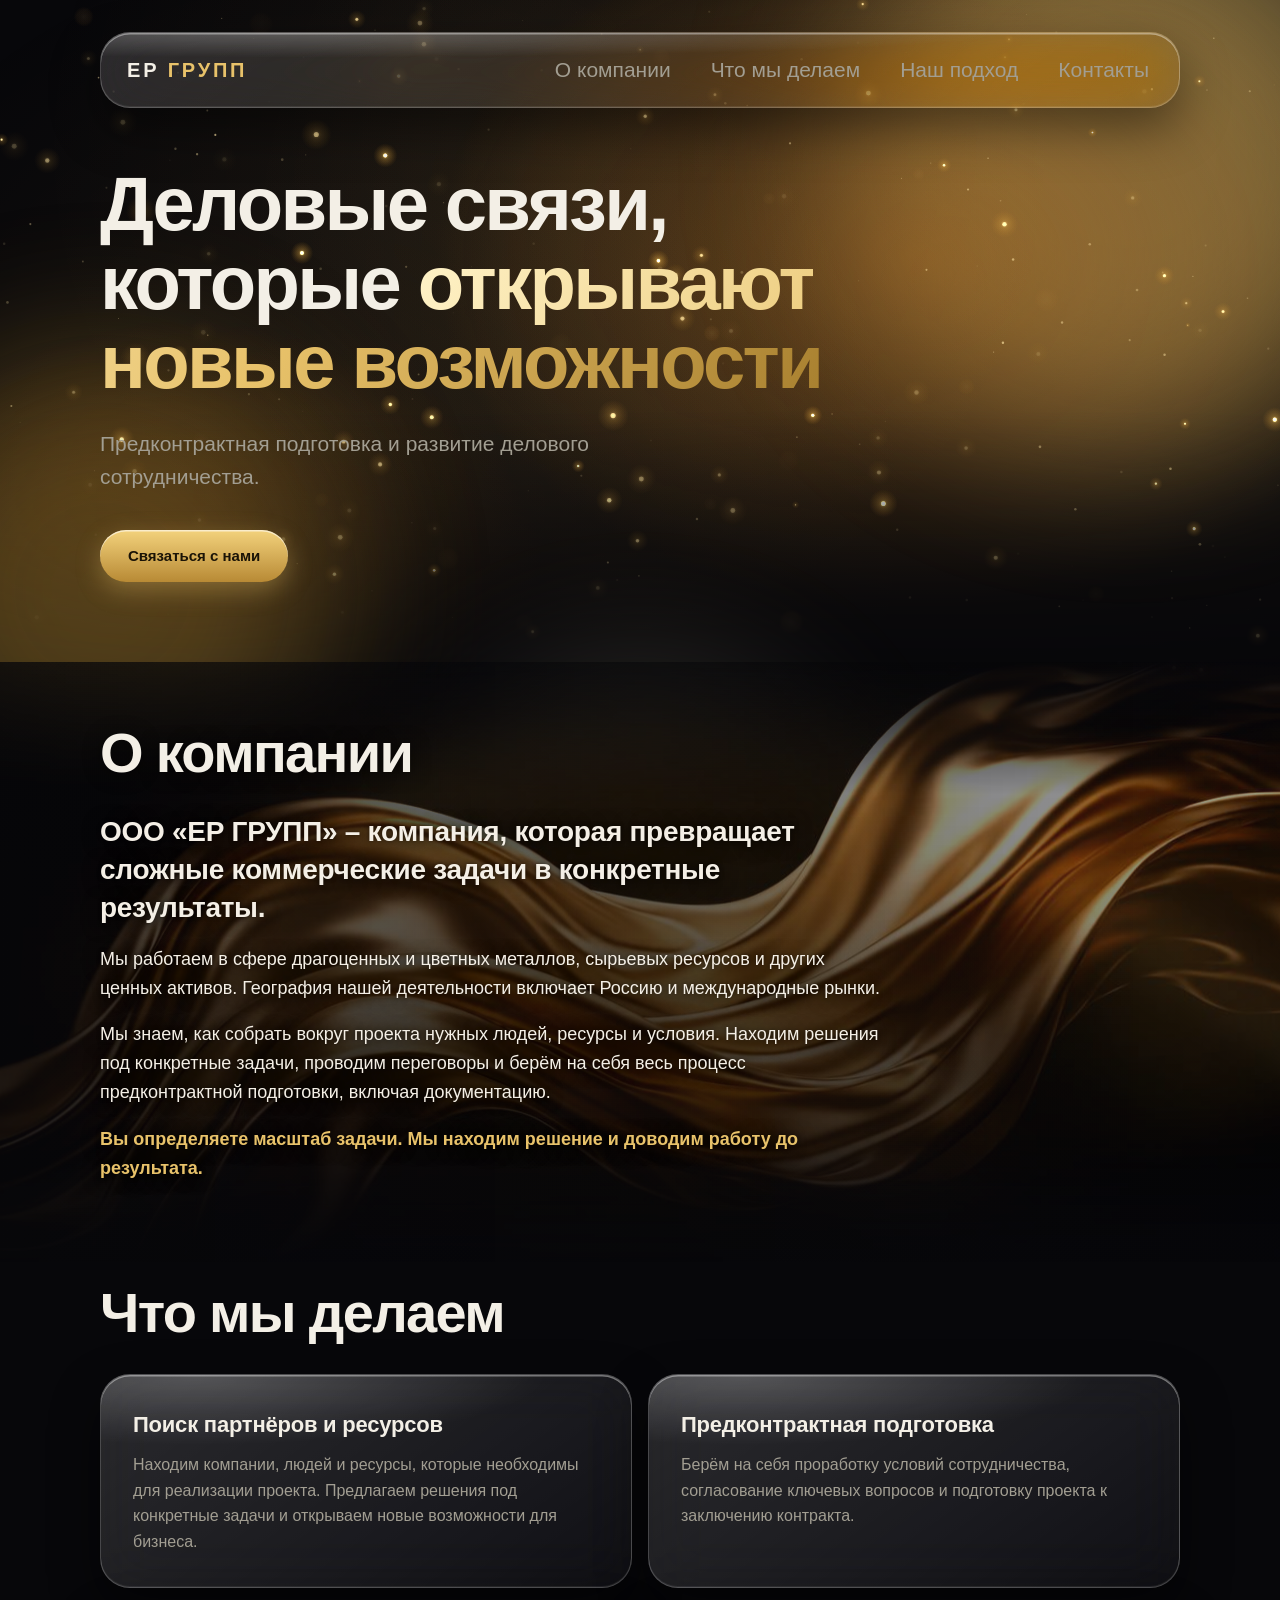
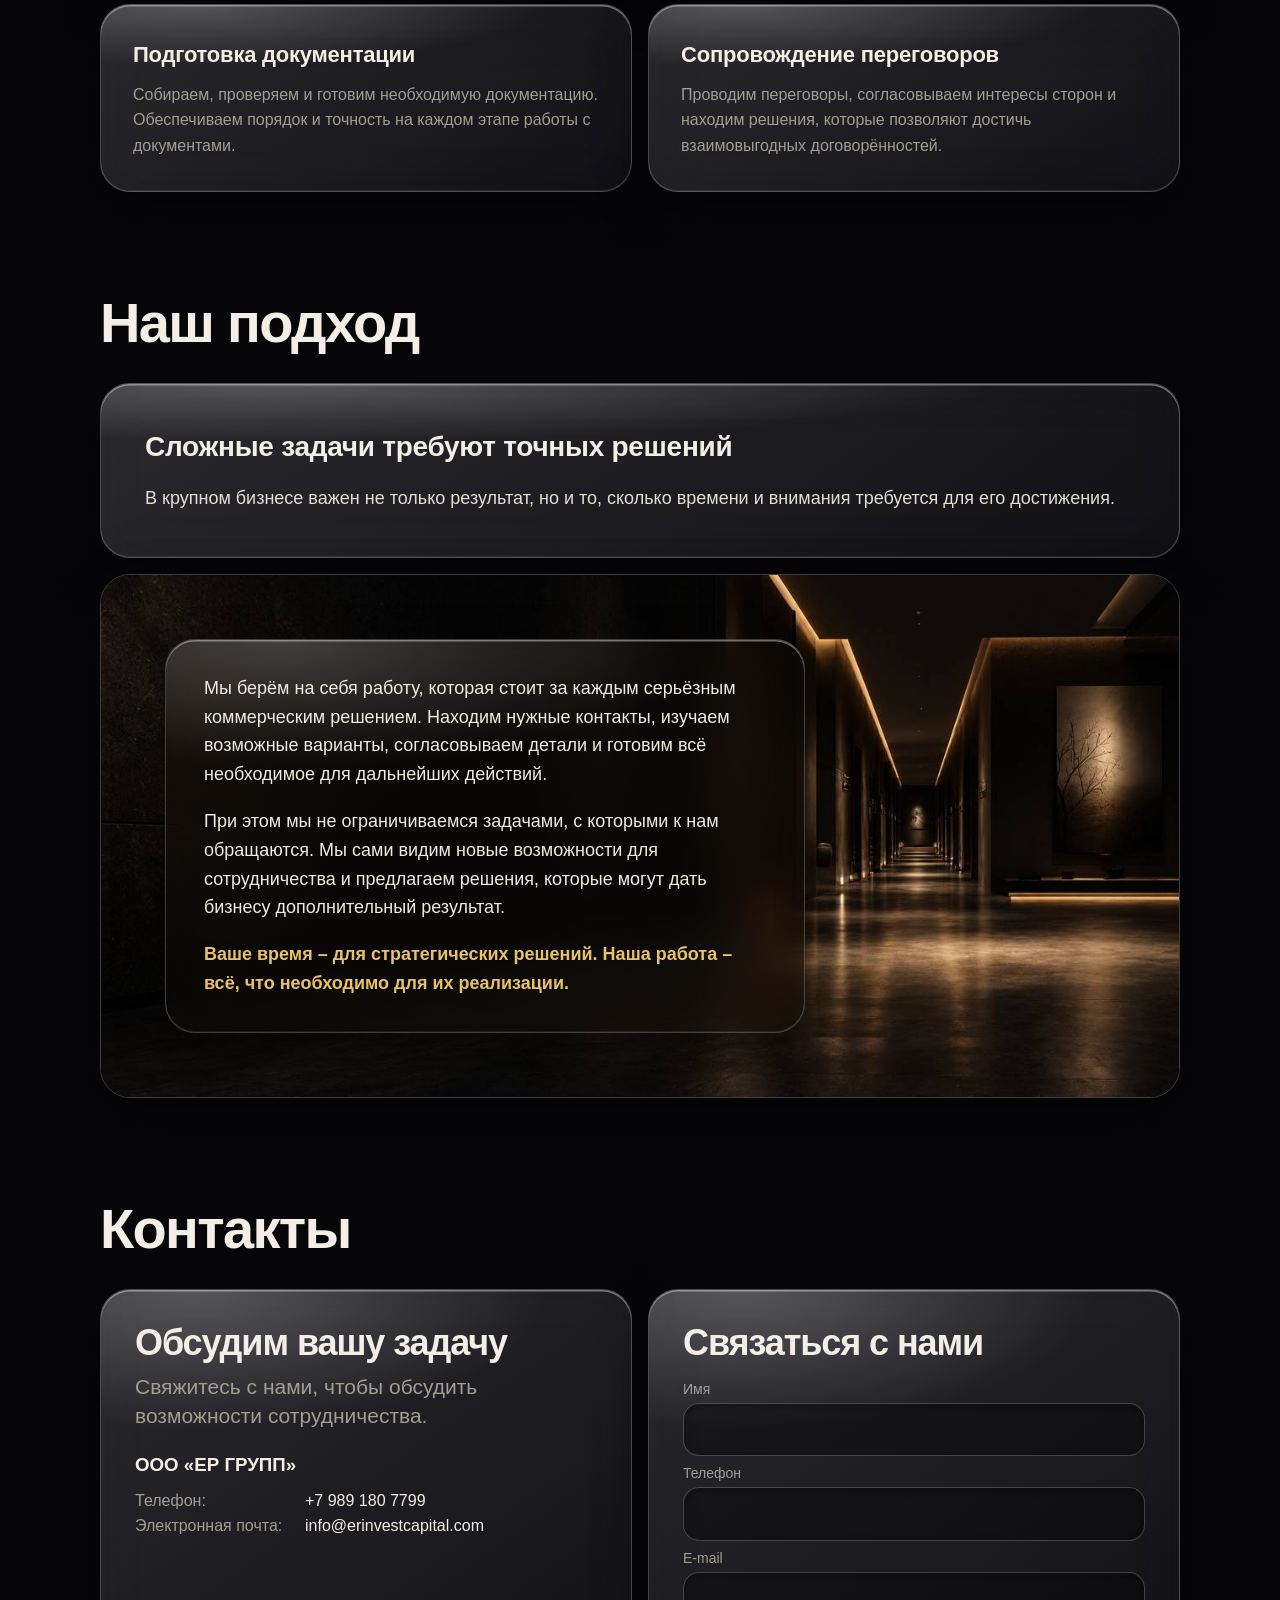
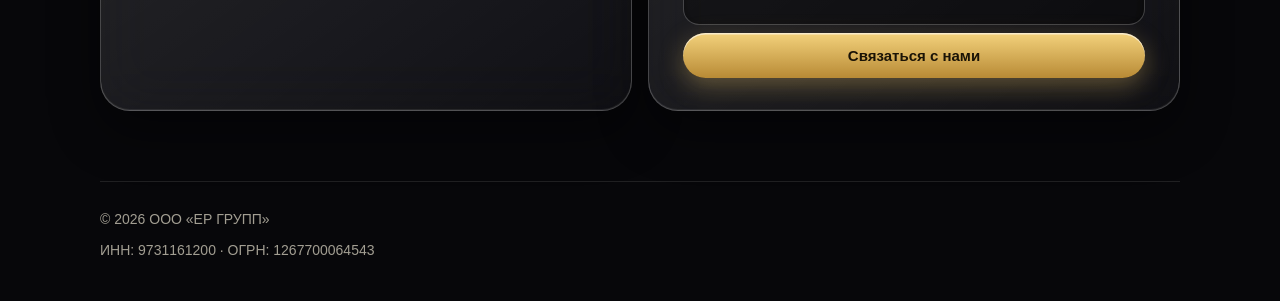
==== index.html @ b1b7ad2b "Approach: second block over photo" ====
<!doctype html>
<html lang="ru">
<head>
<meta charset="utf-8">
<meta name="viewport" content="width=device-width,initial-scale=1">
<title>ЕР ГРУПП</title>
<link rel="stylesheet" href="style.css">
</head>
<body>
<div class="bg"><i></i><i></i><i></i></div>
<div class="wrap">
<div class="w" style="position:relative;z-index:1">
<nav class="glass"><a class="logo" href="#top">ЕР <b>ГРУПП</b></a><div><a class="l" href="#about">О компании</a><a class="l" href="#services">Что мы делаем</a><a class="l" href="#approach">Наш подход</a><a class="l" href="#contacts">Контакты</a></div></nav>
<main id="top">

<section class="hero">
<div class="fx" aria-hidden="true"><canvas id="dust"></canvas></div>
<div class="hero-in">
<h1>Деловые связи, которые <span>открывают новые возможности</span></h1>
<p class="lead">Предконтрактная подготовка и развитие делового сотрудничества.</p>
<a class="btn" href="#contacts">Связаться с нами</a>
</div>
</section>

<section class="sec" id="about">
<canvas class="silk-gl" aria-hidden="true"></canvas>
<h2>О компании</h2>
<div class="txt glass">
<p class="big">ООО «ЕР ГРУПП» – компания, которая превращает сложные коммерческие задачи в конкретные результаты.</p>
<p>Мы работаем в сфере драгоценных и цветных металлов, сырьевых ресурсов и других ценных активов. География нашей деятельности включает Россию и международные рынки.</p>
<p>Мы знаем, как собрать вокруг проекта нужных людей, ресурсы и условия. Находим решения под конкретные задачи, проводим переговоры и берём на себя весь процесс предконтрактной подготовки, включая документацию.</p>
<p class="end">Вы определяете масштаб задачи. Мы находим решение и доводим работу до результата.</p>
</div>
</section>

<section class="sec" id="services">
<h2>Что мы делаем</h2>
<div class="grid">
<div class="c glass"><h3>Поиск партнёров и ресурсов</h3><p>Находим компании, людей и ресурсы, которые необходимы для реализации проекта. Предлагаем решения под конкретные задачи и открываем новые возможности для бизнеса.</p></div>
<div class="c glass"><h3>Предконтрактная подготовка</h3><p>Берём на себя проработку условий сотрудничества, согласование ключевых вопросов и подготовку проекта к заключению контракта.</p></div>
<div class="c glass"><h3>Подготовка документации</h3><p>Собираем, проверяем и готовим необходимую документацию. Обеспечиваем порядок и точность на каждом этапе работы с документами.</p></div>
<div class="c glass"><h3>Сопровождение переговоров</h3><p>Проводим переговоры, согласовываем интересы сторон и находим решения, которые позволяют достичь взаимовыгодных договорённостей.</p></div>
</div>
</section>

<section class="sec" id="approach">
<h2>Наш подход</h2>
<div class="txt glass">
<p class="big">Сложные задачи требуют точных решений</p>
<p>В крупном бизнесе важен не только результат, но и то, сколько времени и внимания требуется для его достижения.</p>
</div>
<div class="stage"><img src="hall.jpg" alt="" loading="lazy">
<div class="txt glass over">
<p>Мы берём на себя работу, которая стоит за каждым серьёзным коммерческим решением. Находим нужные контакты, изучаем возможные варианты, согласовываем детали и готовим всё необходимое для дальнейших действий.</p>
<p>При этом мы не ограничиваемся задачами, с которыми к нам обращаются. Мы сами видим новые возможности для сотрудничества и предлагаем решения, которые могут дать бизнесу дополнительный результат.</p>
<p class="end">Ваше время – для стратегических решений. Наша работа – всё, что необходимо для их реализации.</p>
</div>
</div>
</section>

<section class="sec" id="contacts">
<h2>Контакты</h2>
<div class="two">
<div class="cta glass">
<h2 style="font-size:clamp(24px,3.2vw,36px)">Обсудим вашу задачу</h2>
<p class="lead" style="margin-top:12px">Свяжитесь с нами, чтобы обсудить возможности сотрудничества.</p>
<h3 style="margin-top:34px">ООО «ЕР ГРУПП»</h3>
<dl class="row">
<dt>Телефон:</dt><dd><a href="tel:+79891807799">+7 989 180 7799</a></dd>
<dt>Электронная почта:</dt><dd><a href="mailto:info@erinvestcapital.com">info@erinvestcapital.com</a></dd>
</dl>
</div>

<div class="cta glass" id="form">
<h2 style="font-size:clamp(24px,3.2vw,36px)">Связаться с нами</h2>
<form id="f" novalidate>
<label for="n">Имя<input id="n" name="name" type="text" autocomplete="name"></label>
<label for="p">Телефон<input id="p" name="phone" type="tel" autocomplete="tel"></label>
<label for="e">E-mail<input id="e" name="email" type="email" autocomplete="email"></label>
<button class="btn" type="submit">Связаться с нами</button>
<div class="msg" id="m" role="status" hidden></div>
</form>
</div>
</div>
</section>

</main>
<footer><div>© 2026 ООО «ЕР ГРУПП»</div><div class="req">ИНН: 9731161200 · ОГРН: 1267700064543</div></footer>
</div>
</div>
<script>
// Высота шапки для отступа главного экрана
(function(){var n=document.querySelector('nav');function f(){document.documentElement.style.setProperty('--navh',(n.offsetHeight+(parseFloat(getComputedStyle(n).marginTop)||0))+'px')}f();window.addEventListener('resize',f)})();
// Живая ткань: фото колышется, как на ветру (WebGL), без WebGL остаётся статичная картинка
(function(){
var sec=document.getElementById('about'),cv=sec.querySelector('.silk-gl');
var gl=cv.getContext('webgl')||cv.getContext('experimental-webgl');
if(!gl)return;
var slow=window.matchMedia('(prefers-reduced-motion: reduce)').matches?.7:1;
function sh(type,src){var o=gl.createShader(type);gl.shaderSource(o,src);gl.compileShader(o);return gl.getShaderParameter(o,gl.COMPILE_STATUS)?o:null}
var vs=sh(gl.VERTEX_SHADER,'attribute vec2 a;varying vec2 v;void main(){v=vec2(a.x*.5+.5,.5-a.y*.5);gl_Position=vec4(a,0.,1.);}');
var fs=sh(gl.FRAGMENT_SHADER,'precision highp float;varying vec2 v;uniform sampler2D tx;uniform float t;uniform vec2 sc;uniform float ar;'+
'void main(){vec2 p=vec2(v.x,v.y*ar*2.);'+
'float h=sin(p.x*5.+t*1.3+sin(p.y*3.+t*.7)*1.5)+sin(p.y*4.-t*.9+sin(p.x*2.+t*.5)*2.)*.8+sin((p.x+p.y)*3.+t*.6)*.6;'+
'float am=clamp(ar,1.,3.);'+
'vec2 d=vec2(sin(p.y*5.+t*1.1+h)*.014+cos(p.x*3.-t*.8)*.01,(cos(p.x*4.+t*.9+h)*.014+sin(p.y*3.+t*.6)*.01)/max(ar,1.));'+
'd.x*=am;d.y*=am;'+
'vec2 u=(v+d-.5)*sc+.5;'+
'u.x=clamp(u.x,0.,1.);u.y=1.-abs(1.-mod(u.y,2.));'+
'vec3 c=texture2D(tx,u).rgb;'+
'float l=1.+.2*sin(h*1.3+t*.5);'+
'c=c*l+vec3(1.,.82,.45)*.09*pow(max(0.,sin(h*2.+t*.8)),4.);'+
'gl_FragColor=vec4(c,1.);}');
if(!vs||!fs)return;
var pr=gl.createProgram();gl.attachShader(pr,vs);gl.attachShader(pr,fs);gl.linkProgram(pr);
if(!gl.getProgramParameter(pr,gl.LINK_STATUS))return;
gl.useProgram(pr);
var b=gl.createBuffer();gl.bindBuffer(gl.ARRAY_BUFFER,b);gl.bufferData(gl.ARRAY_BUFFER,new Float32Array([-1,-1,1,-1,-1,1,1,1]),gl.STATIC_DRAW);
var al=gl.getAttribLocation(pr,'a');gl.enableVertexAttribArray(al);gl.vertexAttribPointer(al,2,gl.FLOAT,false,0,0);
var uT=gl.getUniformLocation(pr,'t'),uS=gl.getUniformLocation(pr,'sc'),uA=gl.getUniformLocation(pr,'ar');
var img=new Image(),iw=1,ih=1,vis=true,T=0,last=0;
function size(){var d=Math.min(window.devicePixelRatio||1,1.5),w=Math.max(2,Math.round(cv.clientWidth*d)),h=Math.max(2,Math.round(cv.clientHeight*d));
 cv.width=w;cv.height=h;gl.viewport(0,0,w,h);var ca=w/h,ia=iw/ih;
 var sx=ca>=ia?1:Math.max(ca/ia,.7),sy=ca>=ia?ia/ca:sx*ia/ca;gl.uniform2f(uS,sx,sy);gl.uniform1f(uA,h/w)}
function frame(now){requestAnimationFrame(frame);if(!vis)return;
 var dt=last?Math.min(.05,(now-last)/1000):0;last=now;T+=dt*slow;
 gl.uniform1f(uT,T);gl.drawArrays(gl.TRIANGLE_STRIP,0,4)}
img.onload=function(){
 iw=img.naturalWidth;ih=img.naturalHeight;
 var tx=gl.createTexture();gl.bindTexture(gl.TEXTURE_2D,tx);
 gl.texImage2D(gl.TEXTURE_2D,0,gl.RGB,gl.RGB,gl.UNSIGNED_BYTE,img);
 gl.texParameteri(gl.TEXTURE_2D,gl.TEXTURE_MIN_FILTER,gl.LINEAR);gl.texParameteri(gl.TEXTURE_2D,gl.TEXTURE_MAG_FILTER,gl.LINEAR);
 gl.texParameteri(gl.TEXTURE_2D,gl.TEXTURE_WRAP_S,gl.CLAMP_TO_EDGE);gl.texParameteri(gl.TEXTURE_2D,gl.TEXTURE_WRAP_T,gl.CLAMP_TO_EDGE);
 sec.classList.add('gl');size();requestAnimationFrame(frame)};
img.onerror=function(){};
img.src='silk.jpg';
window.addEventListener('resize',function(){if(sec.classList.contains('gl'))size()});
if('IntersectionObserver' in window)new IntersectionObserver(function(e){vis=e[0].isIntersecting},{rootMargin:'200px'}).observe(sec);
})();
// Золотая пыль на главном экране: три слоя глубины, дымка, блики
(function(){
var c=document.getElementById('dust'),x=c.getContext('2d'),W=0,H=0,P=[],d=Math.min(window.devicePixelRatio||1,2),mx=0,my=0,tx=0,ty=0,raf,T=0;
var slow=window.matchMedia('(prefers-reduced-motion: reduce)').matches?.35:1,last=0,dt=1,touched=false;
function mk(init){
 var k=Math.random(),z,r,a,vy;
 if(k<.1){z=1.4;r=(Math.random()*8+5)*d;a=Math.random()*.08+.04;vy=-(Math.random()*.12+.03)*d;}      // крупные размытые блики (боке)
 else if(k<.45){z=.9;r=(Math.random()*1.6+1)*d;a=Math.random()*.5+.35;vy=-(Math.random()*.3+.1)*d;}  // ближние искры
 else{z=.35;r=(Math.random()*.9+.35)*d;a=Math.random()*.4+.2;vy=-(Math.random()*.16+.03)*d;}         // дальняя пыль
 return{x:Math.random()*W,y:init?Math.random()*H:H+30*d,r:r,a:a,z:z,vx:(Math.random()-.35)*.18*d,vy:vy,t:Math.random()*6.28,s:Math.random()*.02+.008,k:k}}
function size(){var r=c.parentElement.getBoundingClientRect();W=c.width=Math.round(r.width*d);H=c.height=Math.round(r.height*d);
 var n=Math.round(Math.min(420,W*H/(d*d)/3200));P=[];for(var i=0;i<n;i++)P.push(mk(true))}
function haze(){
 var bl=[[.72,.35,.55,.1],[.2,.8,.45,.07],[.5,.15,.4,.06]];
 for(var i=0;i<bl.length;i++){var b=bl[i],ox=Math.sin(T*.0004+i*2)*.08,oy=Math.cos(T*.0003+i*3)*.06;
  var cx=(b[0]+ox+tx*.04)*W,cy=(b[1]+oy+ty*.04)*H,rr=b[2]*Math.max(W,H),g=x.createRadialGradient(cx,cy,0,cx,cy,rr);
  g.addColorStop(0,'rgba(255,190,90,'+b[3]+')');g.addColorStop(1,'rgba(255,190,90,0)');x.fillStyle=g;x.fillRect(0,0,W,H)}}
function draw(now){
 now=now||performance.now();dt=last?Math.min(3,(now-last)/16.67):1;last=now;
 x.clearRect(0,0,W,H);x.globalCompositeOperation='lighter';
 haze();
 if(!touched){mx=Math.sin(T*.0003)*.35;my=Math.cos(T*.00022)*.3}
 tx+=(mx-tx)*.04;ty+=(my-ty)*.04;
 for(var i=0;i<P.length;i++){var p=P[i];
  var m=dt*slow;p.x+=(p.vx+Math.sin(p.t)*.15*d*p.z)*m;p.y+=p.vy*(.6+p.z*.5)*m;p.t+=p.s*m;
  if(p.y<-40*d||p.x<-40*d||p.x>W+40*d){P[i]=mk(false);continue}
  var px=p.x+tx*60*p.z*d,py=p.y+ty*40*p.z*d,a;
  if(p.k<.1){a=p.a*(.7+.3*Math.sin(p.t*2));
   var g=x.createRadialGradient(px,py,0,px,py,p.r);g.addColorStop(0,'rgba(255,200,110,'+a+')');g.addColorStop(.7,'rgba(230,150,50,'+a*.6+')');g.addColorStop(1,'rgba(200,120,30,0)');
   x.fillStyle=g;x.beginPath();x.arc(px,py,p.r,0,6.283);x.fill();continue}
  var f=Math.sin(p.t*5+i);f=f>.93?1+(f-.93)*16:.55+.4*Math.sin(p.t*3);   // редкие яркие вспышки
  a=Math.min(1,p.a*f);
  if(p.r>1.4*d||f>1.3){var g2=x.createRadialGradient(px,py,0,px,py,p.r*6);g2.addColorStop(0,'rgba(255,230,160,'+a*.7+')');g2.addColorStop(.3,'rgba(240,180,70,'+a*.3+')');g2.addColorStop(1,'rgba(200,130,30,0)');x.fillStyle=g2;x.beginPath();x.arc(px,py,p.r*6,0,6.283);x.fill()}
  x.fillStyle='rgba(255,232,170,'+a+')';x.beginPath();x.arc(px,py,p.r,0,6.283);x.fill()}
 x.globalCompositeOperation='source-over';
 T+=16.67*dt*slow;raf=requestAnimationFrame(draw)}
size();draw();
window.addEventListener('resize',function(){cancelAnimationFrame(raf);size();draw()});
window.addEventListener('pointermove',function(e){touched=true;mx=e.clientX/window.innerWidth-.5;my=e.clientY/window.innerHeight-.5},{passive:true});
})();
// Адрес, куда уходит заявка. Пока пусто: форма показывает сообщение и ничего не отправляет.
var FORM_URL='';
document.getElementById('f').addEventListener('submit',function(ev){
ev.preventDefault();
var m=document.getElementById('m'),f=ev.target;
var d={name:f.name.value.trim(),phone:f.phone.value.trim(),email:f.email.value.trim()};
if(!FORM_URL){m.hidden=false;m.textContent='Форма ещё не подключена: заявка пока никуда не отправляется.';return}
fetch(FORM_URL,{method:'POST',headers:{'Content-Type':'application/json'},body:JSON.stringify(d)})
.then(function(r){if(!r.ok)throw 0;m.hidden=false;m.textContent='Спасибо! Мы свяжемся с вами.';f.reset()})
.catch(function(){m.hidden=false;m.textContent='Не удалось отправить. Попробуйте ещё раз.'});
});
</script>
</body>
</html>
---- style.css ----
:root{--bg:#07070a;--gold:#e8c26a;--gold2:#a8802f;--tx:#f3efe6;--mut:#a29e92;--edge:rgba(255,255,255,.22)}
*{box-sizing:border-box;margin:0}
html{scroll-behavior:smooth;overflow-x:clip}
body{background:var(--bg);color:var(--tx);font-family:-apple-system,BlinkMacSystemFont,'SF Pro Display','Segoe UI',Inter,sans-serif;line-height:1.6;overflow-x:hidden;min-height:100vh;display:flex;flex-direction:column}
.bg{position:fixed;inset:0;z-index:0;overflow:hidden}
.bg i{position:absolute;border-radius:50%;filter:blur(80px);animation:fl 20s ease-in-out infinite alternate}
.bg i:nth-child(1){width:44vw;height:44vw;background:#e8c26a;opacity:.5;right:-10vw;top:-10vw}
.bg i:nth-child(2){width:36vw;height:36vw;background:#a8802f;opacity:.45;left:-10vw;top:40vh;animation-delay:-7s}
.bg i:nth-child(3){width:30vw;height:30vw;background:#fff3c9;opacity:.18;left:35vw;bottom:-12vw;animation-delay:-12s}
@keyframes fl{to{transform:translate(5vw,6vh) scale(1.2)}}
.wrap{position:relative;flex:1}
section[id]{scroll-margin-top:90px}
.sec{padding:80px 0 20px}
.sec>h2{font-size:clamp(32px,4.6vw,56px);margin-bottom:30px}
form{display:grid;gap:12px;margin-top:26px;max-width:520px}
label{display:grid;gap:6px;font-size:14px;color:var(--mut)}
input{width:100%;padding:15px 18px;border-radius:16px;border:1px solid var(--edge);background:rgba(0,0,0,.35);color:var(--tx);font:inherit;font-size:16px;outline:0;box-shadow:inset 0 2px 8px rgba(0,0,0,.4)}
input:focus{border-color:var(--gold);box-shadow:0 0 0 4px rgba(232,194,106,.2)}
.msg{margin-top:4px;font-size:15px;color:var(--gold)}
.w{max-width:1120px;width:100%;margin:auto;padding:0 20px;position:relative;z-index:1}
main{flex:1}
.glass{position:relative;background:linear-gradient(145deg,rgba(255,255,255,.14),rgba(255,255,255,.04));backdrop-filter:blur(28px) saturate(180%);-webkit-backdrop-filter:blur(28px) saturate(180%);border:1px solid var(--edge);border-radius:30px;box-shadow:0 20px 50px rgba(0,0,0,.45),inset 0 1.5px 0 rgba(255,255,255,.4),inset 0 -1px 0 rgba(255,255,255,.08)}
.glass:before{content:"";position:absolute;inset:0;border-radius:inherit;background:radial-gradient(110% 55% at 18% 0%,rgba(255,255,255,.22),transparent 60%);pointer-events:none}
.glass>*{position:relative}
nav{display:flex;justify-content:space-between;align-items:center;gap:10px;margin-top:18px;padding:10px 12px 10px 26px;border-radius:999px;position:sticky;top:14px;z-index:5}
.logo{font-weight:800;letter-spacing:.14em;font-size:16px;color:var(--tx);text-decoration:none;white-space:nowrap}.logo b{color:var(--gold)}
nav div{display:flex;align-items:center;gap:4px;flex-wrap:wrap;justify-content:flex-end}
nav a.l{color:var(--mut);text-decoration:none;font-size:14px;padding:8px 14px;border-radius:999px;transition:.2s}
nav a.l:hover,nav a.l.on{color:var(--tx);background:rgba(255,255,255,.12)}
.btn{display:inline-block;padding:14px 28px;border-radius:999px;background:linear-gradient(180deg,#f3d27c,#b88a35);color:#1a1306;font-weight:700;text-decoration:none;border:0;cursor:pointer;font-size:15px;box-shadow:0 8px 24px rgba(232,194,106,.35),inset 0 1.5px 0 rgba(255,255,255,.6);transition:.25s}
.btn:hover{transform:translateY(-2px) scale(1.02)}
h1{font-size:clamp(36px,6vw,76px);line-height:1.04;letter-spacing:-.035em;font-weight:800;text-wrap:balance}
h1 span{background:linear-gradient(120deg,#fff3c9,var(--gold),var(--gold2));-webkit-background-clip:text;color:transparent}
h2{font-size:clamp(28px,4vw,46px);letter-spacing:-.03em;line-height:1.1;text-wrap:balance}
.lead{color:var(--mut);font-size:clamp(17px,2vw,21px);max-width:620px}
.hero{padding:120px 0 100px;max-width:820px}
.hero .lead{margin:26px 0 36px}
.page{padding:80px 0 60px}
.page>h1{font-size:clamp(34px,5vw,60px);margin-bottom:34px}
.txt{padding:44px}
.txt p{font-size:18px;margin-bottom:18px;color:#e4dfd2}
.txt p:last-child{margin:0}
.txt .big{font-size:clamp(21px,2.6vw,28px);line-height:1.35;color:var(--tx);font-weight:600;letter-spacing:-.01em}
.txt .end{color:var(--gold);font-weight:600}
.grid{display:grid;grid-template-columns:repeat(2,1fr);gap:16px}
.c{padding:32px;transition:.35s cubic-bezier(.2,.8,.2,1)}
.c:hover{transform:translateY(-5px);border-color:rgba(232,194,106,.6)}
.c h3{font-size:22px;margin-bottom:10px;letter-spacing:-.01em}
.c p{color:var(--mut);font-size:16px}
.sub{font-size:clamp(20px,2.4vw,26px);color:var(--gold);font-weight:600;margin-bottom:24px;max-width:700px;text-wrap:balance}
.row{display:grid;grid-template-columns:150px 1fr;gap:6px 20px;margin:22px 0 30px}
.row dt{color:var(--mut)}.row dd{margin:0}
.req{margin-top:16px;color:var(--mut);font-size:15px}
.req b{display:block;color:var(--tx);font-size:17px;margin-bottom:6px}
.cta{padding:44px;margin-bottom:16px}
footer{color:var(--mut);font-size:13px;padding:26px 0 40px;border-top:1px solid rgba(255,255,255,.1);margin-top:50px}
@media(max-width:760px){.grid{grid-template-columns:1fr}.txt,.cta,.c{padding:26px}.hero{padding:70px 0 60px}.row{grid-template-columns:1fr}.row dd{margin-bottom:10px}nav{padding:10px 10px 10px 18px;border-radius:26px;flex-wrap:wrap}nav a.l{padding:6px 10px;font-size:13px}.logo{font-size:14px}}
@media(prefers-reduced-motion:reduce){.bg i{animation:none}html{scroll-behavior:auto}}
.art{margin-top:60px;padding:0;overflow:hidden}
.art img{display:block;width:100%;height:auto;max-height:560px;object-fit:cover;border-radius:inherit}

/* главный экран: тёплое бронзовое свечение и золотая пыль на весь экран */
.hero{position:relative;display:flex;align-items:center;max-width:none;padding:70px 0 60px}
.hero-in{position:relative;z-index:1;max-width:820px;animation:rise 1.4s cubic-bezier(.2,.7,.2,1) both}
@keyframes rise{from{opacity:0;transform:translateY(26px)}to{opacity:1;transform:none}}
.fx{position:absolute;top:0;bottom:0;left:50%;width:100vw;margin-left:-50vw;z-index:0;pointer-events:none;background:radial-gradient(55% 75% at 72% 38%,rgba(150,92,28,.6),transparent 70%),radial-gradient(40% 55% at 15% 85%,rgba(120,70,15,.4),transparent 70%);-webkit-mask-image:linear-gradient(180deg,#000 70%,transparent);mask-image:linear-gradient(180deg,#000 70%,transparent)}
.fx canvas{position:absolute;inset:0;width:100%;height:100%;display:block}
/* ткань на втором экране: фон раздела «О компании» */
#about{position:relative;isolation:isolate}
#about:before{content:"";position:absolute;z-index:-1;top:20px;bottom:-60px;left:50%;width:100vw;margin-left:-50vw;background:url(silk.jpg) center/cover no-repeat;-webkit-mask-image:linear-gradient(180deg,transparent,#000 22%,#000 78%,transparent);mask-image:linear-gradient(180deg,transparent,#000 22%,#000 78%,transparent)}
#about:after{content:"";position:absolute;z-index:-1;top:20px;bottom:-60px;left:50%;width:100vw;margin-left:-50vw;background:linear-gradient(180deg,rgba(7,7,10,.3),rgba(7,7,10,.55))}
@media(prefers-reduced-motion:reduce){.hero-in{animation:none}}
/* «О компании»: текст прямо на ткани, без стеклянной рамки */
#about .txt{background:none;border:0;box-shadow:none;-webkit-backdrop-filter:none;backdrop-filter:none;border-radius:0;padding:0;max-width:780px}
#about .txt:before{display:none}
#about .txt p{color:#f4efe6;text-shadow:0 2px 18px rgba(0,0,0,.75),0 0 4px rgba(0,0,0,.5)}
#about .txt .end{color:var(--gold)}
#about>h2{text-shadow:0 2px 18px rgba(0,0,0,.75)}
#about:after{background:linear-gradient(90deg,rgba(7,7,10,.72),rgba(7,7,10,.35) 65%,rgba(7,7,10,.2)),linear-gradient(180deg,rgba(7,7,10,.2),rgba(7,7,10,.45))}
/* телефон: крупный логотип, меню в одну строку */
@media(max-width:760px){
nav{flex-direction:column;align-items:stretch;gap:6px;border-radius:28px;padding:14px 12px 10px}
.logo{font-size:26px;letter-spacing:.12em;text-align:center}
nav div{flex-wrap:nowrap;justify-content:space-between;gap:0}
nav a.l{padding:7px 6px;font-size:12.5px;white-space:nowrap}
.txt .big{font-size:21px}
}
@media(max-width:760px){nav{padding-inline:8px}nav a.l{padding:7px 4px;font-size:12px}}
@media(max-width:380px){nav a.l{font-size:11px;padding:7px 3px}}
/* контакты слева, заявка справа; на телефоне заявка сверху */
.two{display:grid;grid-template-columns:1fr 1fr;gap:16px;align-items:stretch}
.two .cta{margin-bottom:0}
.two form{max-width:none}
@media(max-width:760px){.two{grid-template-columns:1fr}.two #form{order:-1}}
/* анимация главного экрана тянется до самого верха страницы, под шапку */
.hero{margin-top:calc(-1*var(--navh,90px));padding-top:calc(var(--navh,90px) + 70px)}
.fx{bottom:-40px;-webkit-mask-image:linear-gradient(180deg,#000 60%,transparent);mask-image:linear-gradient(180deg,#000 60%,transparent)}
/* меню на компьютере крупнее в 1,5 раза (14px -> 21px) */
@media(min-width:761px){nav a.l{font-size:21px;padding:10px 18px}.logo{font-size:20px}}
@media(min-width:761px) and (max-width:1000px){nav a.l{font-size:17px;padding:9px 12px}}
/* телефон: меню крупнее в 1,5 раза (12px -> 18px), две строки по два пункта */
@media(max-width:760px){nav div{display:grid;grid-template-columns:1fr 1fr;gap:2px 6px}nav a.l{font-size:18px;padding:9px 6px;text-align:center}}
@media(max-width:380px){nav a.l{font-size:17px;padding:9px 4px}}
/* телефон в горизонтальном положении: меню одной крупной строкой */
@media(min-width:560px) and (max-width:760px){nav div{display:flex;flex-wrap:nowrap;justify-content:space-between;gap:0}nav a.l{font-size:19px;padding:8px 10px}}
@media(min-width:560px) and (max-width:680px){nav a.l{font-size:17px;padding:8px 6px}}
/* телефон: шапка плотнее по высоте, вертикальные отступы вдвое меньше */
@media(max-width:760px){nav{padding-top:7px;padding-bottom:5px;gap:3px}nav div{row-gap:1px}nav a.l{padding-top:4px;padding-bottom:4px;line-height:1.3}.logo{line-height:1.25}}
/* живая ткань: канвас вместо статичной картинки (если есть WebGL) */
.silk-gl{display:none;position:absolute;z-index:-1;top:20px;left:50%;width:100vw;height:calc(100% + 40px);margin-left:-50vw;-webkit-mask-image:linear-gradient(180deg,transparent,#000 22%,#000 78%,transparent);mask-image:linear-gradient(180deg,transparent,#000 22%,#000 78%,transparent)}
#about.gl .silk-gl{display:block}
#about.gl:before{display:none}
/* телефон: ещё плотнее шапка */
@media(max-width:760px){nav{padding-top:5px;padding-bottom:3px;gap:0}nav div{row-gap:0}nav a.l{padding-top:2px;padding-bottom:2px;line-height:1.15}.logo{line-height:1.1}}
/* контакты и подвал */
.row a,footer a{color:inherit;text-decoration:none}
.row a:hover{color:var(--gold)}
footer{display:flex;flex-direction:column;gap:6px;margin-top:50px}
footer .req{margin:0;font-size:14px}
footer .req b{display:inline;font-size:14px;margin:0 8px 0 0}
/* подвал: название отдельной строкой, реквизиты под ним */
footer .req b{display:block;margin:0 0 2px}
footer .req span{white-space:nowrap}
/* блоки «Связаться» и «Обсудим»: компактнее, одинаковая высота */
.two{grid-auto-rows:1fr}
.two .cta{padding:32px 34px;line-height:1.35}
.two .cta h2{line-height:1.15}
.two .cta .lead{margin-top:8px!important;line-height:1.4}
.two .cta h3{margin-top:22px!important}
.two .row{margin:12px 0 0;row-gap:4px}
.two form{gap:8px;margin-top:16px}
.two label{gap:4px}
.two .msg{margin-top:0}
@media(max-width:760px){.two .cta{padding:24px 22px}.two .row dd{margin-bottom:6px}.two .row{grid-template-columns:1fr}}
/* телефон: внутренние отступы рамки меню сверху и снизу вдвое больше, межстрочное расстояние прежнее */
@media(max-width:760px){nav{padding-top:10px;padding-bottom:6px}}
/* подвал: две обычные строки одним шрифтом */
footer{font-size:14px;font-weight:400;gap:8px}
footer .req{font-size:14px;color:var(--mut)}
/* телефон: рамка меню выше за счёт внутренних отступов сверху и снизу (вдвое больше: 20px и 12px) */
@media(max-width:760px){nav{padding-top:20px;padding-bottom:12px}}
/* «Наш подход»: второй блок лежит прямо на фото */
.stage{position:relative;margin-top:16px;border-radius:30px;overflow:hidden;padding:clamp(22px,5vw,64px);display:flex;align-items:center;min-height:440px;border:1px solid var(--edge);box-shadow:0 20px 50px rgba(0,0,0,.45)}
.stage>img{position:absolute;inset:0;width:100%;height:100%;object-fit:cover;object-position:right center}
.stage .over{position:relative;width:min(640px,100%);padding:34px 38px;background:linear-gradient(145deg,rgba(14,11,8,.62),rgba(14,11,8,.34));-webkit-backdrop-filter:blur(20px) saturate(160%);backdrop-filter:blur(20px) saturate(160%)}
.stage .over p{color:#f1ece1}
.stage .over .end{color:var(--gold)}
@media(max-width:760px){.stage{min-height:0;padding:150px 12px 12px;align-items:flex-end}.stage .over{padding:24px 22px}}
@media(max-width:760px){.stage{background:#0b0a09;padding-top:180px}.stage>img{height:320px;bottom:auto;object-position:72% center;-webkit-mask-image:linear-gradient(180deg,#000 62%,transparent);mask-image:linear-gradient(180deg,#000 62%,transparent)}}
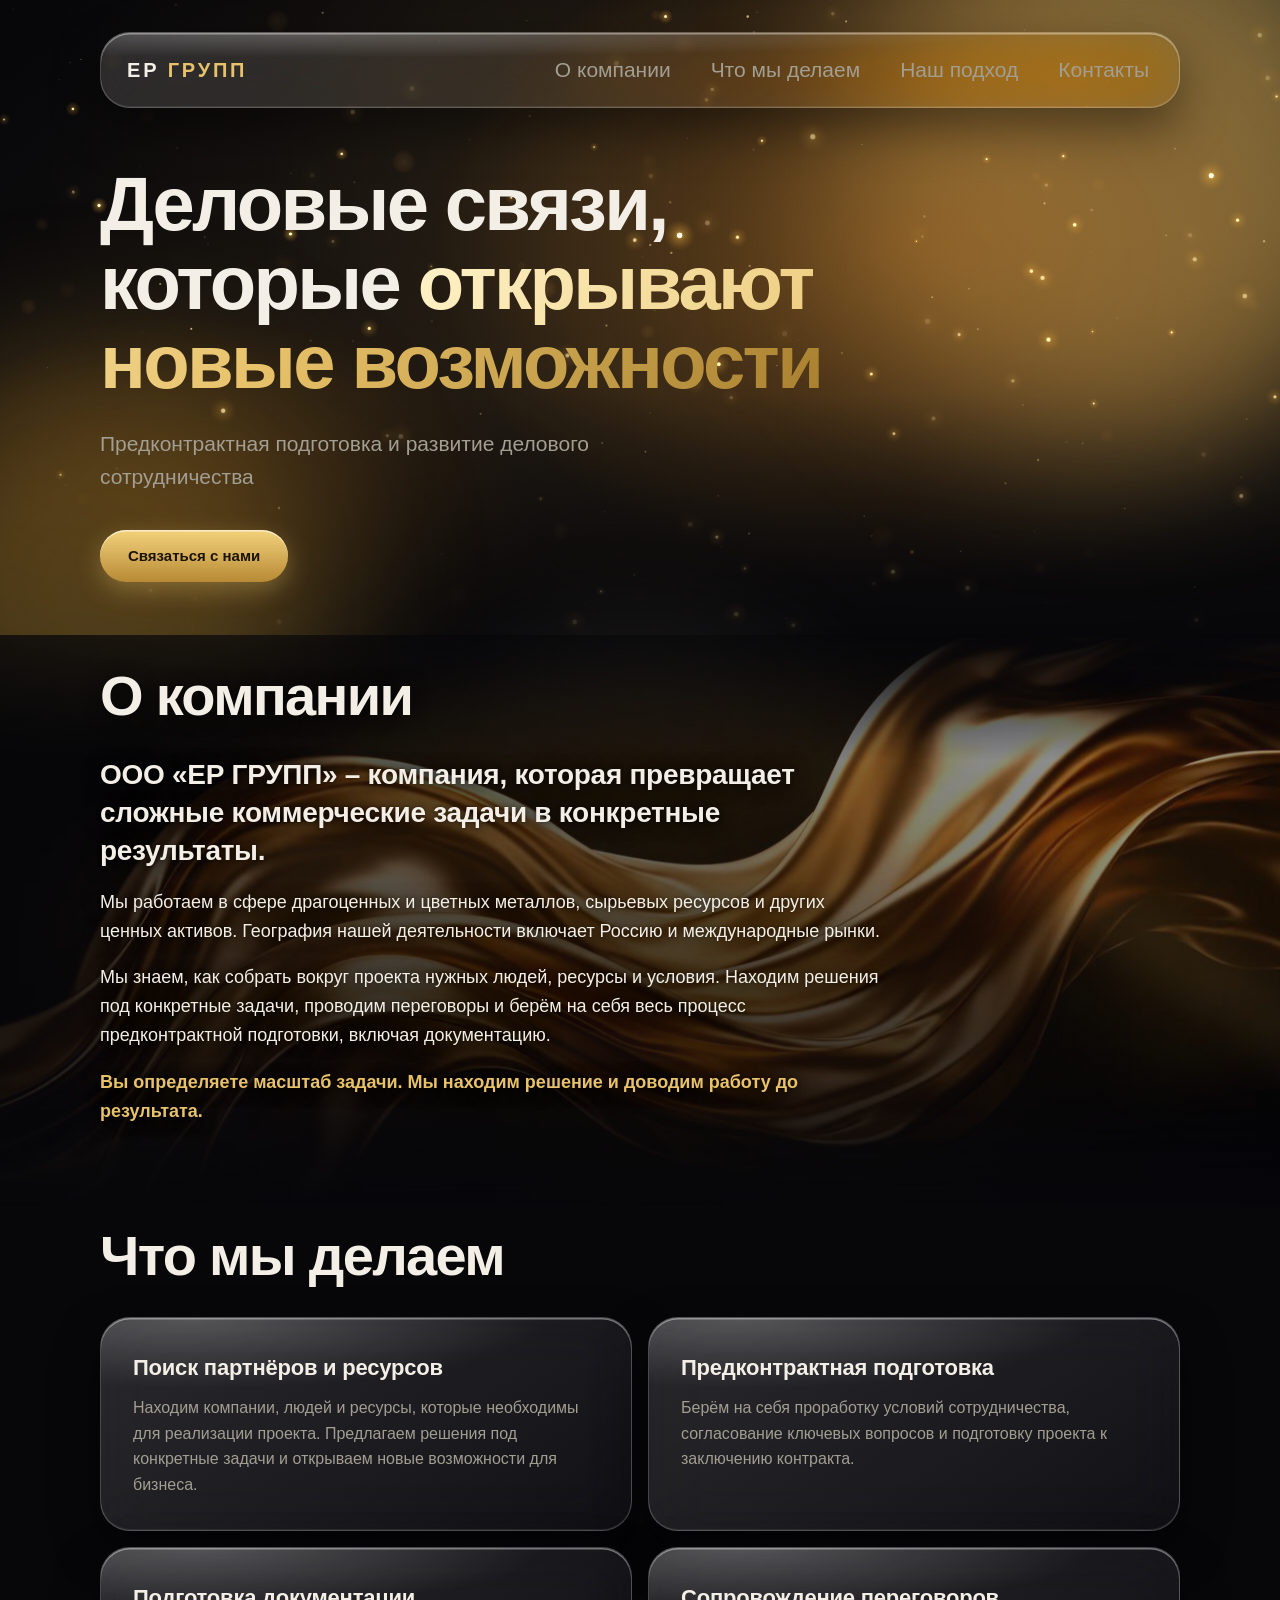
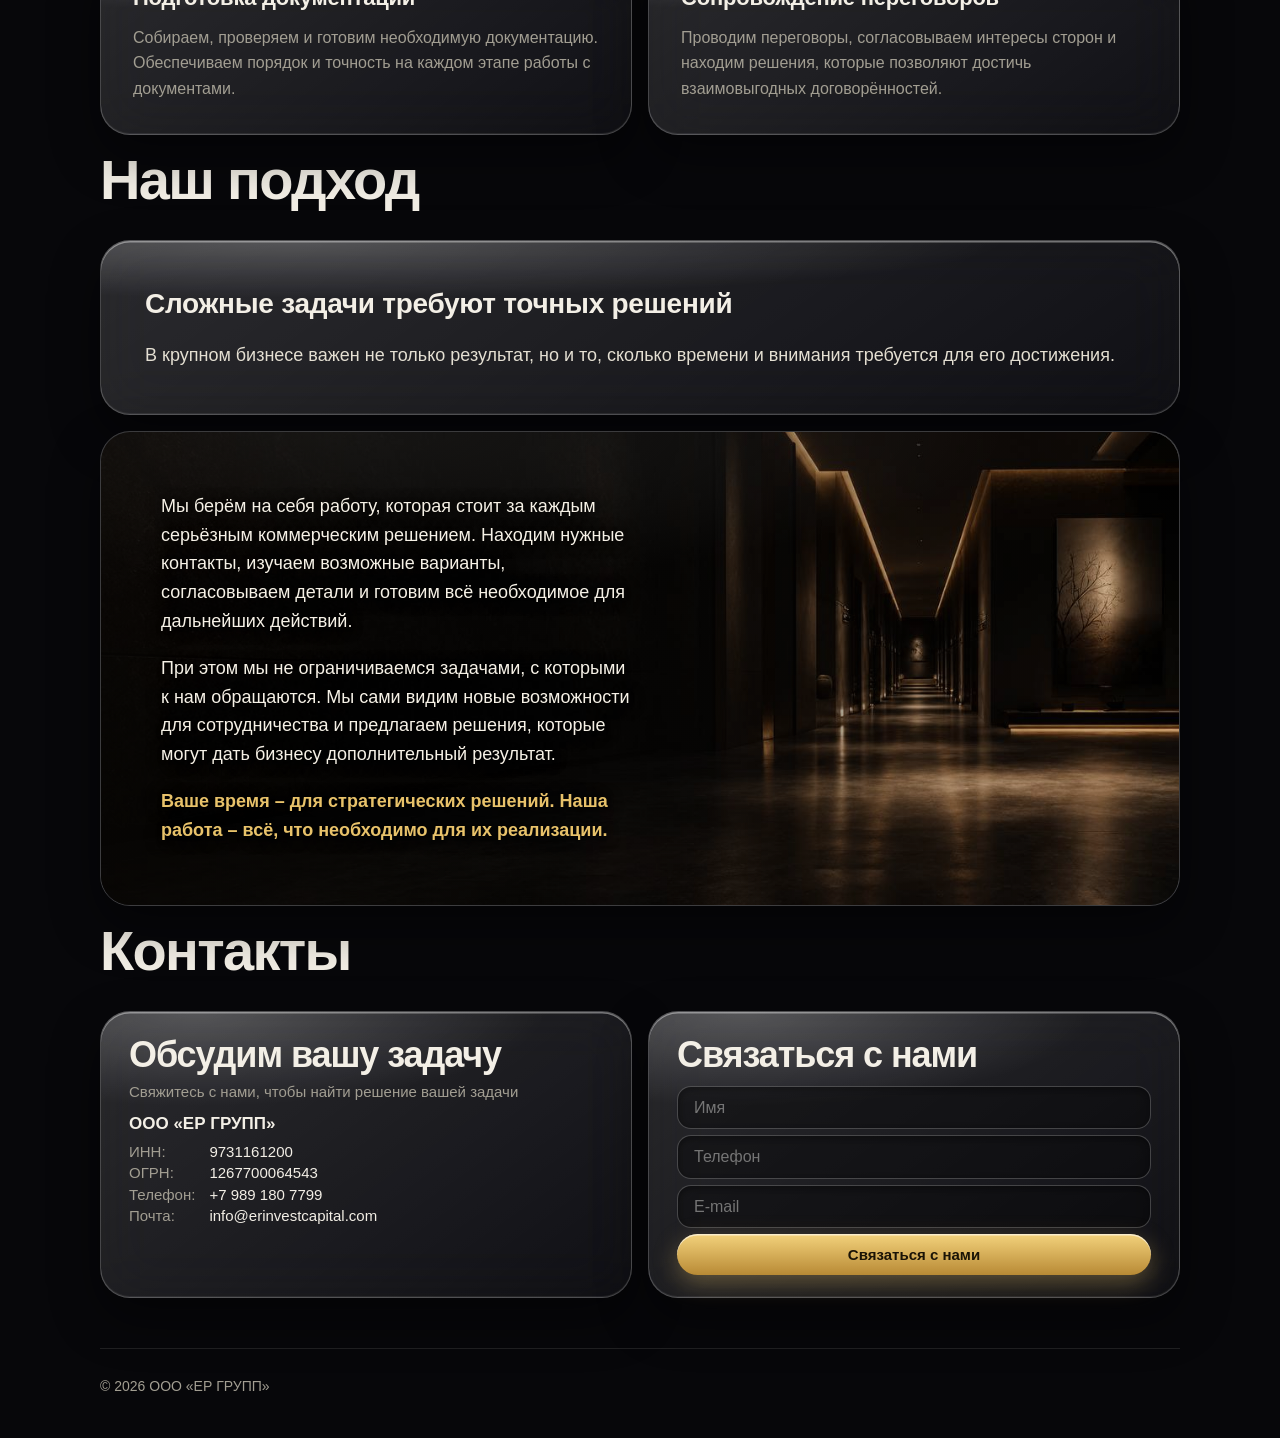
==== commit 5e10e611: "Text tweaks, requisites in contacts, compact contact blocks with in-field labels" ====
--- a/index.html
+++ b/index.html
@@ -17,7 +17,7 @@
 <div class="fx" aria-hidden="true"><canvas id="dust"></canvas></div>
 <div class="hero-in">
 <h1>Деловые связи, которые <span>открывают новые возможности</span></h1>
-<p class="lead">Предконтрактная подготовка и развитие делового сотрудничества.</p>
+<p class="lead">Предконтрактная подготовка и развитие делового сотрудничества</p>
 <a class="btn" href="#contacts">Связаться с нами</a>
 </div>
 </section>
@@ -63,20 +63,22 @@
 <div class="two">
 <div class="cta glass">
 <h2 style="font-size:clamp(24px,3.2vw,36px)">Обсудим вашу задачу</h2>
-<p class="lead" style="margin-top:12px">Свяжитесь с нами, чтобы обсудить возможности сотрудничества.</p>
+<p class="lead" style="margin-top:12px">Свяжитесь с нами, чтобы найти решение вашей задачи</p>
 <h3 style="margin-top:34px">ООО «ЕР ГРУПП»</h3>
 <dl class="row">
+<dt>ИНН:</dt><dd>9731161200</dd>
+<dt>ОГРН:</dt><dd>1267700064543</dd>
 <dt>Телефон:</dt><dd><a href="tel:+79891807799">+7 989 180 7799</a></dd>
-<dt>Электронная почта:</dt><dd><a href="mailto:info@erinvestcapital.com">info@erinvestcapital.com</a></dd>
+<dt>Почта:</dt><dd><a href="mailto:info@erinvestcapital.com">info@erinvestcapital.com</a></dd>
 </dl>
 </div>
 
 <div class="cta glass" id="form">
 <h2 style="font-size:clamp(24px,3.2vw,36px)">Связаться с нами</h2>
 <form id="f" novalidate>
-<label for="n">Имя<input id="n" name="name" type="text" autocomplete="name"></label>
-<label for="p">Телефон<input id="p" name="phone" type="tel" autocomplete="tel"></label>
-<label for="e">E-mail<input id="e" name="email" type="email" autocomplete="email"></label>
+<input id="n" name="name" type="text" autocomplete="name" placeholder="Имя" aria-label="Имя">
+<input id="p" name="phone" type="tel" autocomplete="tel" placeholder="Телефон" aria-label="Телефон">
+<input id="e" name="email" type="email" autocomplete="email" placeholder="E-mail" aria-label="E-mail">
 <button class="btn" type="submit">Связаться с нами</button>
 <div class="msg" id="m" role="status" hidden></div>
 </form>
@@ -85,7 +87,7 @@
 </section>
 
 </main>
-<footer><div>© 2026 ООО «ЕР ГРУПП»</div><div class="req">ИНН: 9731161200 · ОГРН: 1267700064543</div></footer>
+<footer><div>© 2026 ООО «ЕР ГРУПП»</div></footer>
 </div>
 </div>
 <script>
--- a/style.css
+++ b/style.css
@@ -147,3 +147,63 @@
 .stage .over .end{color:var(--gold)}
 @media(max-width:760px){.stage{min-height:0;padding:150px 12px 12px;align-items:flex-end}.stage .over{padding:24px 22px}}
 @media(max-width:760px){.stage{background:#0b0a09;padding-top:180px}.stage>img{height:320px;bottom:auto;object-position:72% center;-webkit-mask-image:linear-gradient(180deg,#000 62%,transparent);mask-image:linear-gradient(180deg,#000 62%,transparent)}}
+/* «Наш подход»: текст прямо на фото, без стеклянной рамки */
+.stage .over{background:none;border:0;box-shadow:none;-webkit-backdrop-filter:none;backdrop-filter:none;border-radius:0;padding:0;width:min(600px,100%)}
+.stage .over:before{display:none}
+.stage .over p{color:#f6f1e6;text-shadow:0 2px 16px rgba(0,0,0,.85),0 0 4px rgba(0,0,0,.6)}
+.stage .over .end{color:var(--gold)}
+.stage:after{content:"";position:absolute;inset:0;pointer-events:none;background:linear-gradient(90deg,rgba(8,6,4,.78),rgba(8,6,4,.45) 55%,rgba(8,6,4,.1))}
+@media(max-width:760px){.stage{background:none;padding:30px 22px;align-items:flex-start}.stage>img{height:100%;bottom:0;object-position:68% center;-webkit-mask-image:none;mask-image:none}.stage:after{background:linear-gradient(180deg,rgba(8,6,4,.55),rgba(8,6,4,.7))}}
+.stage>img{z-index:0}.stage:after{z-index:1}.stage .over{z-index:2}
+/* «Наш подход»: без рамки, края фото плавно растворяются в фон */
+.stage{border:0;border-radius:0;box-shadow:none;overflow:visible;
+-webkit-mask-image:linear-gradient(180deg,transparent,#000 56px,#000 calc(100% - 56px),transparent),linear-gradient(90deg,transparent,#000 56px,#000 calc(100% - 56px),transparent);
+-webkit-mask-composite:source-in;
+mask-image:linear-gradient(180deg,transparent,#000 56px,#000 calc(100% - 56px),transparent),linear-gradient(90deg,transparent,#000 56px,#000 calc(100% - 56px),transparent);
+mask-composite:intersect}
+.stage>img{border-radius:0}
+@media(min-width:761px){.stage{padding:72px clamp(56px,6vw,84px)}}
+@media(max-width:760px){.stage{padding:60px 24px}}
+@media(max-width:760px){.stage{-webkit-mask-image:linear-gradient(180deg,transparent,#000 56px,#000 calc(100% - 56px),transparent),linear-gradient(90deg,transparent,#000 14px,#000 calc(100% - 14px),transparent);mask-image:linear-gradient(180deg,transparent,#000 56px,#000 calc(100% - 56px),transparent),linear-gradient(90deg,transparent,#000 14px,#000 calc(100% - 14px),transparent)}}
+/* телефон: расстояние между строками меню вдвое больше (шаг строк 23px -> 46px) */
+@media(max-width:760px){nav div{row-gap:23px}}
+/* меньше пустоты над «Наш подход» и над «Контакты» */
+#approach{padding-top:40px}
+#contacts{padding-top:20px}
+/* телефон: логотип дальше от меню (вдвое), строки меню ближе друг к другу (вдвое) */
+@media(max-width:760px){nav{gap:9px}nav div{row-gap:11px}}
+/* «Наш подход»: фото снова в рамке из жидкого стекла, текст прямо на фото */
+.stage{border:1px solid var(--edge);border-radius:30px;overflow:hidden;box-shadow:0 20px 50px rgba(0,0,0,.45),inset 0 1.5px 0 rgba(255,255,255,.4),inset 0 -1px 0 rgba(255,255,255,.08);-webkit-mask-image:none;mask-image:none;padding:clamp(24px,5vw,56px)}
+.stage>img{border-radius:inherit}
+.stage:before{content:"";position:absolute;inset:0;border-radius:inherit;background:radial-gradient(110% 55% at 18% 0%,rgba(255,255,255,.18),transparent 60%);pointer-events:none;z-index:1}
+@media(min-width:761px){.stage{padding:clamp(32px,5vw,60px)}}
+@media(max-width:760px){.stage{padding:30px 22px;-webkit-mask-image:none;mask-image:none}}
+/* блоки «Наш подход» и «Контакты» выше: меньше пустоты над ними */
+#services{padding-bottom:0}
+#approach{padding-top:8px;padding-bottom:0}
+#contacts{padding-top:0}
+#approach{padding-top:14px}
+#contacts{padding-top:14px}
+/* компьютер: текст «Наш подход» узкой колонкой слева (шрифт прежний), правая половина фото свободна */
+@media(min-width:761px){.stage .over{width:49%;max-width:none}.stage .over p{text-wrap:pretty}}
+/* меньше пустоты: под кнопкой главного экрана и над заголовком «О компании» (вдвое) */
+.hero{padding-bottom:20px}
+#about{padding-top:50px}
+.hero{padding-bottom:33px}
+/* блоки «Обсудим вашу задачу» и «Связаться с нами»: ниже в 1,5 раза, подписи внутри полей */
+.two .cta{padding:22px 28px}
+.two .cta h2{font-size:clamp(20px,2.4vw,28px)}
+.two .cta .lead{font-size:15px;margin-top:6px!important;line-height:1.3}
+.two .cta h3{font-size:17px;margin-top:12px!important}
+.two .row{display:grid;grid-template-columns:auto 1fr;gap:2px 14px;margin:6px 0 0;font-size:15px;line-height:1.3}
+.two .row dt{color:var(--mut)}
+.two .row dd{margin:0!important}
+.two form{gap:7px;margin-top:12px}
+.two input{padding:11px 16px;font-size:16px;margin:0;border-radius:14px}
+.two form .btn{padding:12px 24px}
+.two .msg{margin-top:2px;font-size:14px}
+@media(max-width:760px){.two .cta{padding:18px 20px}.two .row{grid-template-columns:auto 1fr}}
+footer{margin-top:30px}
+.two input{padding:10px 16px}
+.two form{gap:6px;margin-top:10px}
+@media(max-width:760px){.two .cta{padding:16px 20px}}
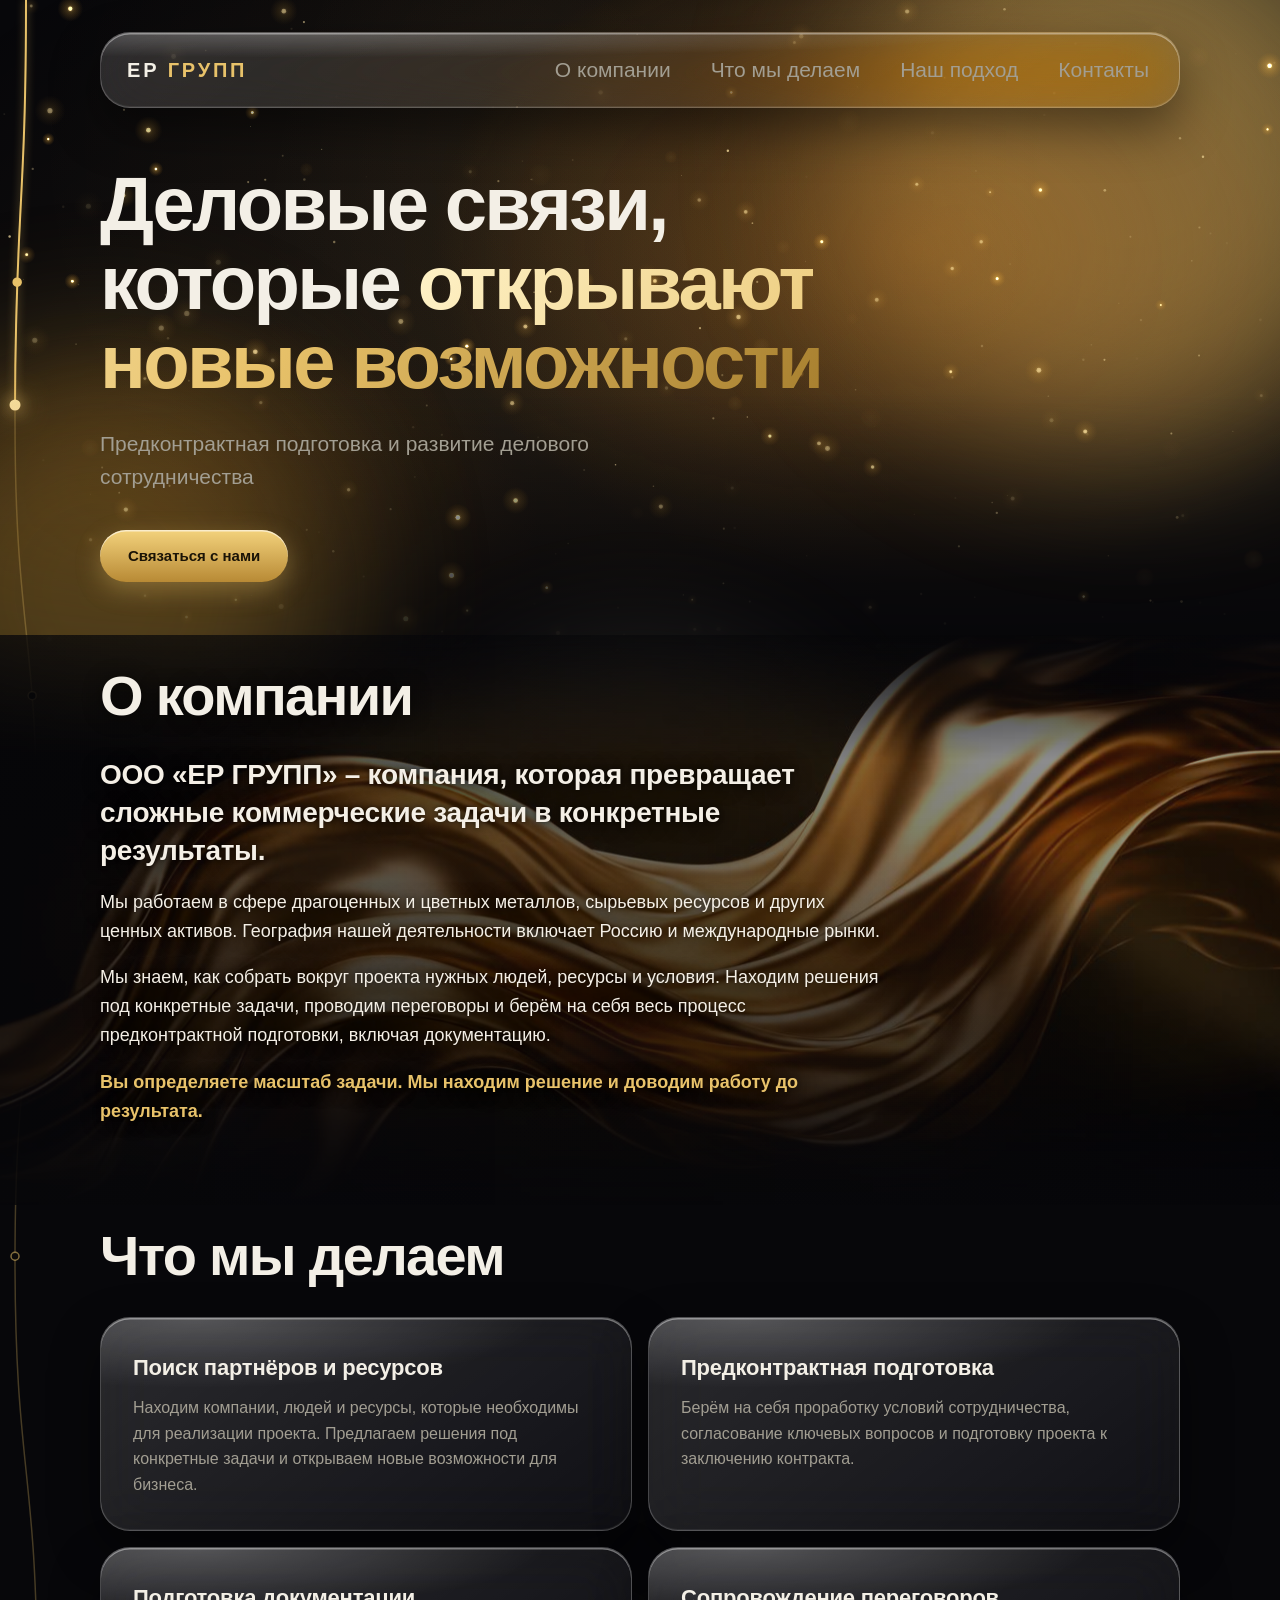
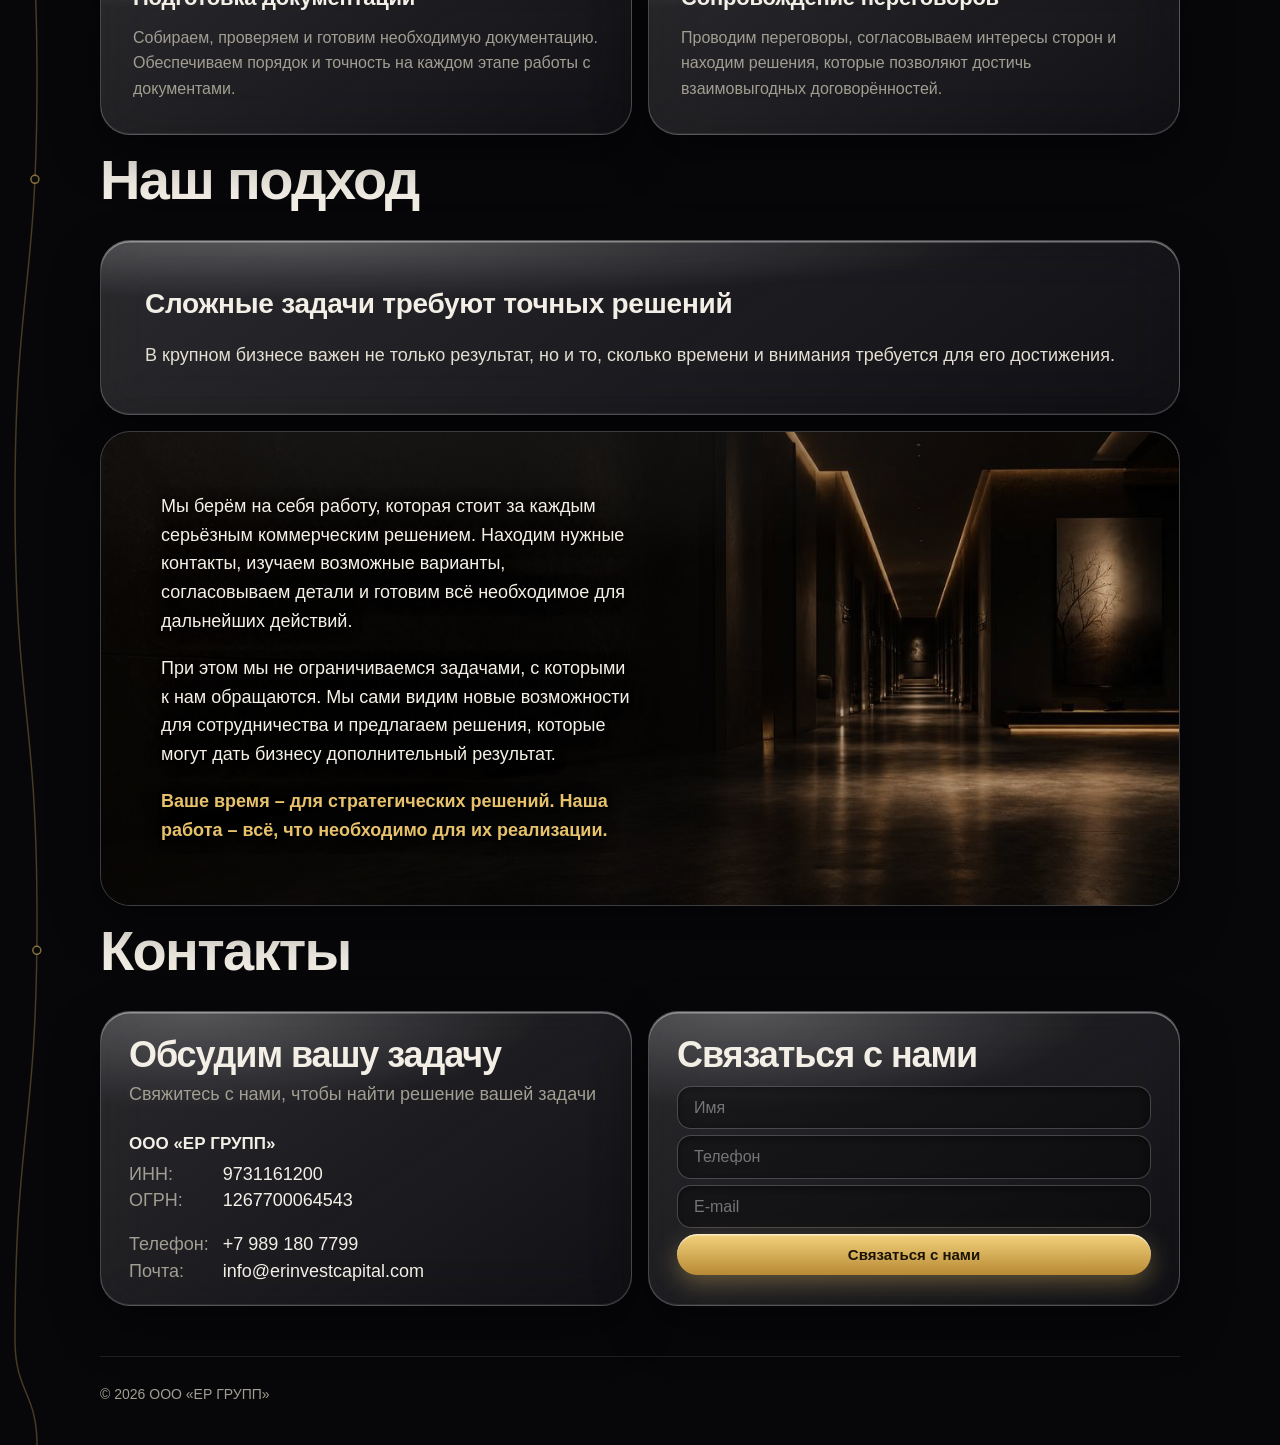
==== commit 5547e31d: "Scroll-driven vertical trail line on the left" ====
--- a/index.html
+++ b/index.html
@@ -138,6 +138,44 @@
 img.src='silk.jpg';
 window.addEventListener('resize',function(){if(sec.classList.contains('gl'))size()});
 if('IntersectionObserver' in window)new IntersectionObserver(function(e){vis=e[0].isIntersecting},{rootMargin:'200px'}).observe(sec);
+})();
+// Бегущая линия слева: извилистая золотая нить, по которой «бежит» огонёк вслед за прокруткой
+(function(){
+var wrap=document.querySelector('.wrap');if(!wrap)return;
+var NS='http://www.w3.org/2000/svg';
+function mk(t,c){var e=document.createElementNS(NS,t);e.setAttribute('class',c);return e}
+var tr=document.createElement('div');tr.className='trail';tr.setAttribute('aria-hidden','true');
+var svg=document.createElementNS(NS,'svg'),base=mk('path','trail-base'),fill=mk('path','trail-fill'),gs=mk('g','trail-gs'),lan=mk('circle','trail-lantern');
+lan.setAttribute('r','5.5');
+svg.appendChild(base);svg.appendChild(fill);svg.appendChild(gs);svg.appendChild(lan);tr.appendChild(svg);wrap.insertBefore(tr,wrap.firstChild);
+var pts=[],L=0,H=0,st=[],busy=false;
+function at(y){var a=0,b=pts.length-1;if(y<=pts[0].y)return pts[0];if(y>=pts[b].y)return pts[b];
+ while(b-a>1){var m=(a+b)>>1;if(pts[m].y<=y)a=m;else b=m}
+ var p=pts[a],q=pts[b],t=(y-p.y)/((q.y-p.y)||1);return{l:p.l+(q.l-p.l)*t,x:p.x+(q.x-p.x)*t,y:y}}
+function build(){
+ H=wrap.offsetHeight;var m=window.innerWidth<=760,W=m?26:44,cx=W/2,a=m?4:11,seg=420;
+ svg.setAttribute('width',W);svg.setAttribute('height',H);svg.setAttribute('viewBox','0 0 '+W+' '+H);tr.style.width=W+'px';
+ var d='M '+cx+' 0',x=cx,dir=-1,y=0;
+ while(y<H){var ny=Math.min(H,y+seg),nx=cx+dir*a,h=(ny-y)/2;d+=' C '+x+' '+(y+h)+', '+nx+' '+(y+h)+', '+nx+' '+ny;x=nx;y=ny;dir=-dir}
+ base.setAttribute('d',d);fill.setAttribute('d',d);L=base.getTotalLength();
+ pts=[];var n=Math.max(60,Math.round(H/20));
+ for(var i=0;i<=n;i++){var p=base.getPointAtLength(L*i/n);pts.push({l:L*i/n,x:p.x,y:p.y})}
+ gs.textContent='';st=[];
+ var wt=wrap.getBoundingClientRect().top;
+ [['h1',0],['#about>h2',1],['#services>h2',1],['#approach>h2',1],['#contacts>h2',1]].forEach(function(q){
+  var el=document.querySelector(q[0]);if(!el)return;var r=el.getBoundingClientRect(),yy=r.top-wt+r.height/2,p=at(yy),c=mk('circle','trail-st');
+  c.setAttribute('cx',p.x);c.setAttribute('cy',yy);c.setAttribute('r','4');gs.appendChild(c);st.push({y:yy,el:c})});
+ fill.style.strokeDasharray=L;update()}
+function update(){
+ busy=false;if(!pts.length)return;
+ var top=wrap.getBoundingClientRect().top,ly=Math.max(0,Math.min(H,window.innerHeight*.45-top)),p=at(ly);
+ fill.style.strokeDashoffset=L-p.l;lan.setAttribute('cx',p.x);lan.setAttribute('cy',ly);
+ for(var i=0;i<st.length;i++){st[i].el.setAttribute('class',ly>=st[i].y?'trail-st on':'trail-st')}}
+function req(){update()}
+var rb=0;function rebuild(){cancelAnimationFrame(rb);rb=requestAnimationFrame(build)}
+window.addEventListener('scroll',req,{passive:true});window.addEventListener('resize',rebuild);window.addEventListener('load',rebuild);
+if('ResizeObserver' in window)new ResizeObserver(rebuild).observe(wrap);
+build();
 })();
 // Золотая пыль на главном экране: три слоя глубины, дымка, блики
 (function(){
--- a/style.css
+++ b/style.css
@@ -207,3 +207,19 @@
 .two input{padding:10px 16px}
 .two form{gap:6px;margin-top:10px}
 @media(max-width:760px){.two .cta{padding:16px 20px}}
+/* текст в контактах того же размера, что и в блоке с коридором (18px) */
+.two .cta .lead{font-size:18px;line-height:1.4}
+.two .row{font-size:18px;line-height:1.35}
+.two .row dd{overflow-wrap:anywhere}
+/* контакты: три группы с отступами — заголовок и фраза, затем ООО и реквизиты, затем телефон и почта */
+.two .cta h3{margin-top:26px!important}
+.two .row dt:nth-of-type(3),.two .row dd:nth-of-type(3){margin-top:18px!important}
+/* бегущая линия слева */
+.trail{position:absolute;left:4px;top:0;bottom:0;z-index:0;pointer-events:none}
+.trail svg{display:block;overflow:visible}
+.trail-base{fill:none;stroke:rgba(232,194,106,.28);stroke-width:1.5}
+.trail-fill{fill:none;stroke:#e8c26a;stroke-width:2;stroke-linecap:round;filter:drop-shadow(0 0 4px rgba(232,194,106,.6))}
+.trail-lantern{fill:#ffe9a8;filter:drop-shadow(0 0 8px #e8c26a) drop-shadow(0 0 16px rgba(232,194,106,.7))}
+.trail-st{fill:#0b0a09;stroke:rgba(232,194,106,.55);stroke-width:1.5;transition:fill .3s,stroke .3s}
+.trail-st.on{fill:#e8c26a;stroke:#e8c26a}
+@media(max-width:760px){.trail{left:2px}}
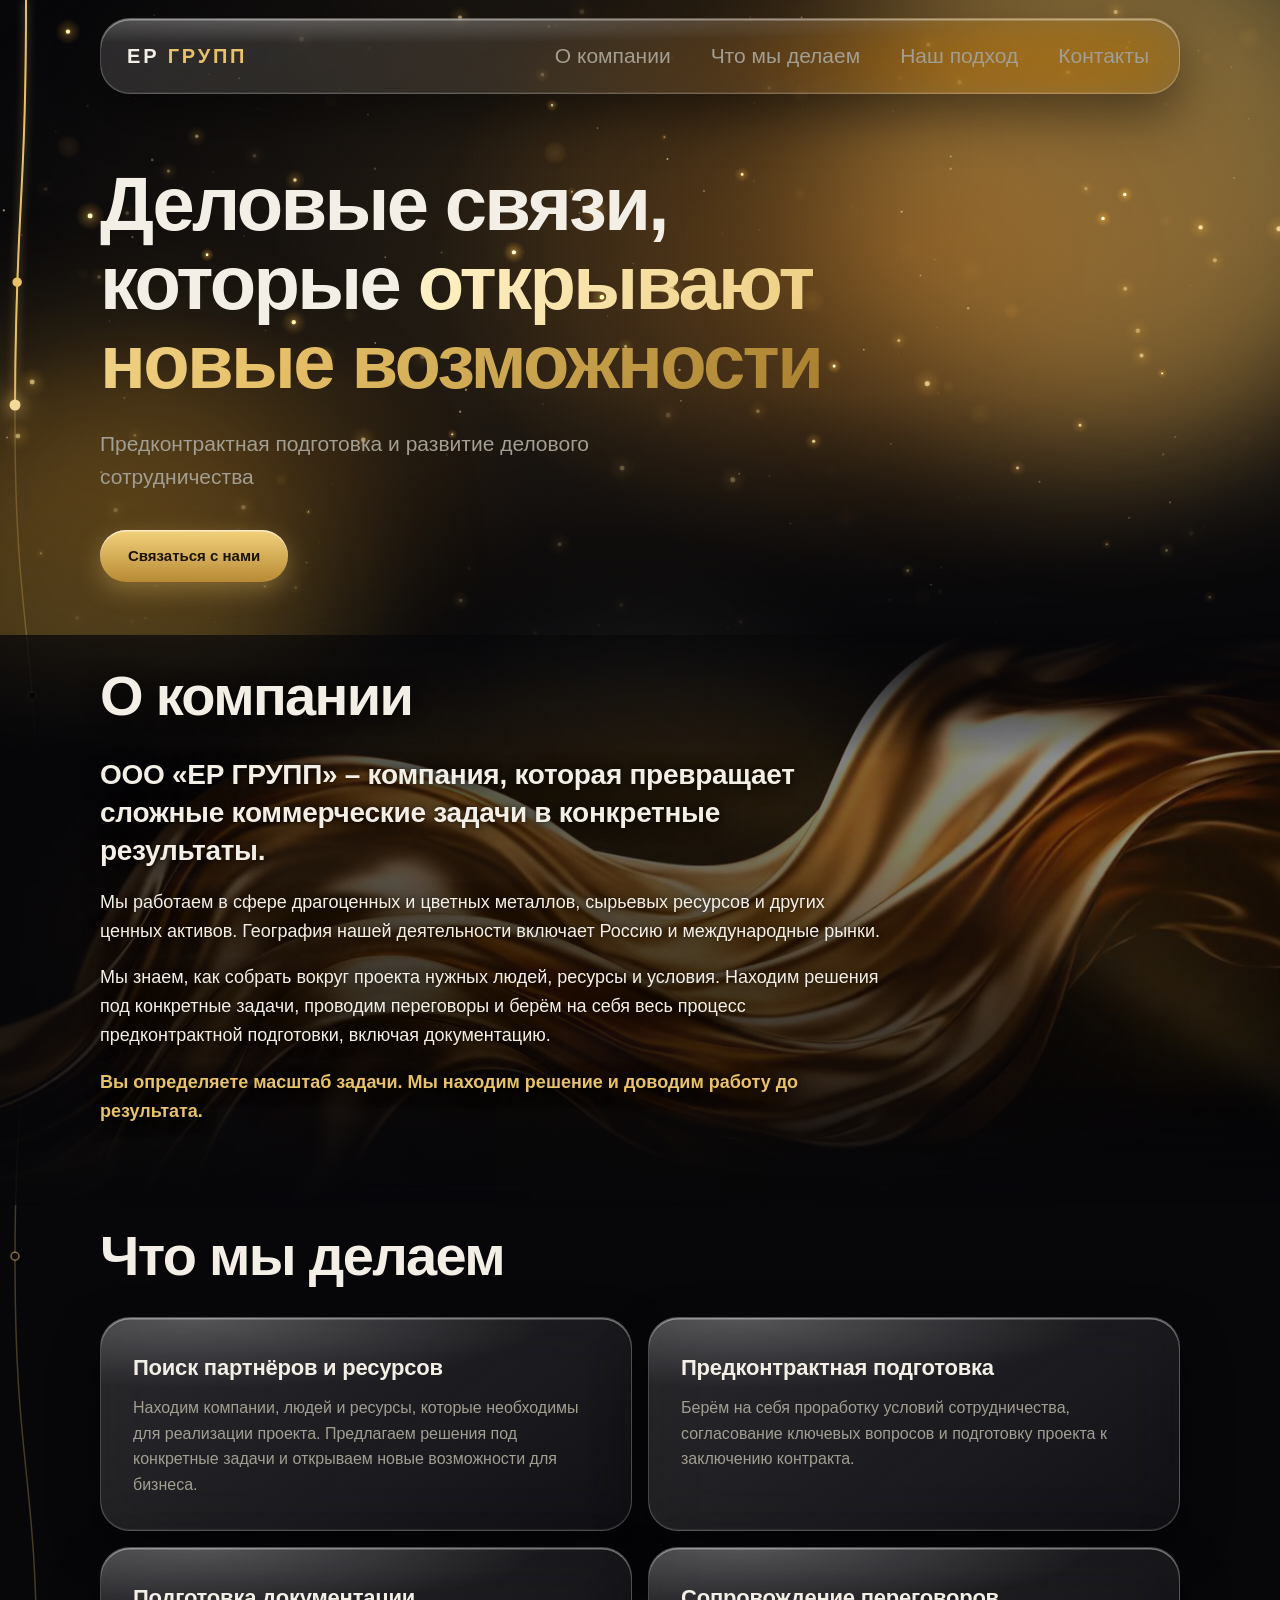
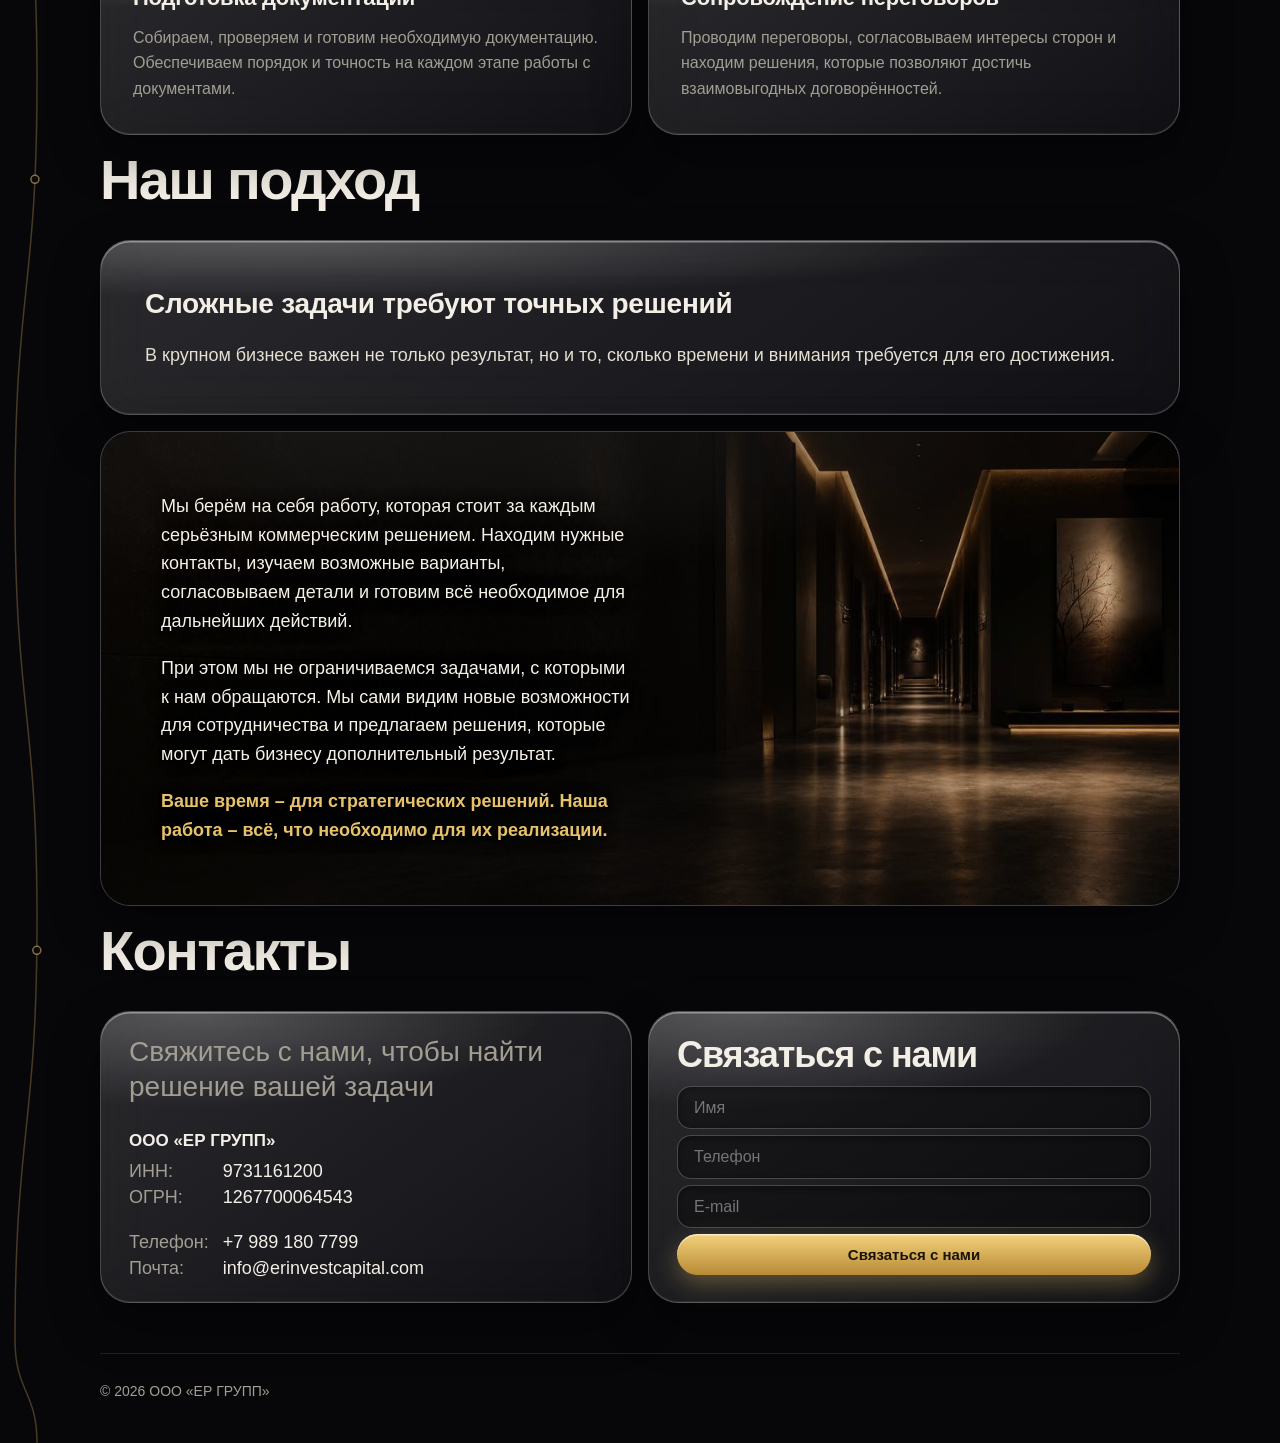
==== commit 5ec8da92: "Remove 'Obsudim' heading; enlarge lead text" ====
--- a/index.html
+++ b/index.html
@@ -62,7 +62,6 @@
 <h2>Контакты</h2>
 <div class="two">
 <div class="cta glass">
-<h2 style="font-size:clamp(24px,3.2vw,36px)">Обсудим вашу задачу</h2>
 <p class="lead" style="margin-top:12px">Свяжитесь с нами, чтобы найти решение вашей задачи</p>
 <h3 style="margin-top:34px">ООО «ЕР ГРУПП»</h3>
 <dl class="row">
--- a/style.css
+++ b/style.css
@@ -1,7 +1,7 @@
 :root{--bg:#07070a;--gold:#e8c26a;--gold2:#a8802f;--tx:#f3efe6;--mut:#a29e92;--edge:rgba(255,255,255,.22)}
 *{box-sizing:border-box;margin:0}
-html{scroll-behavior:smooth;overflow-x:clip}
-body{background:var(--bg);color:var(--tx);font-family:-apple-system,BlinkMacSystemFont,'SF Pro Display','Segoe UI',Inter,sans-serif;line-height:1.6;overflow-x:hidden;min-height:100vh;display:flex;flex-direction:column}
+html{scroll-behavior:smooth;overflow-x:hidden}
+body{background:var(--bg);color:var(--tx);font-family:-apple-system,BlinkMacSystemFont,'SF Pro Display','Segoe UI',Inter,sans-serif;line-height:1.6;min-height:100vh;display:flex;flex-direction:column}
 .bg{position:fixed;inset:0;z-index:0;overflow:hidden}
 .bg i{position:absolute;border-radius:50%;filter:blur(80px);animation:fl 20s ease-in-out infinite alternate}
 .bg i:nth-child(1){width:44vw;height:44vw;background:#e8c26a;opacity:.5;right:-10vw;top:-10vw}
@@ -223,3 +223,7 @@
 .trail-st{fill:#0b0a09;stroke:rgba(232,194,106,.55);stroke-width:1.5;transition:fill .3s,stroke .3s}
 .trail-st.on{fill:#e8c26a;stroke:#e8c26a}
 @media(max-width:760px){.trail{left:2px}}
+/* меню закреплено сверху при прокрутке (класс .glass раньше сбрасывал sticky в relative) */
+nav.glass{position:sticky;top:calc(14px + env(safe-area-inset-top,0px));z-index:50}
+/* «Свяжитесь с нами, чтобы найти решение вашей задачи» — размер бывшего заголовка «Обсудим вашу задачу» */
+.two .cta .lead{font-size:clamp(20px,2.4vw,28px);line-height:1.25;margin-top:0!important}
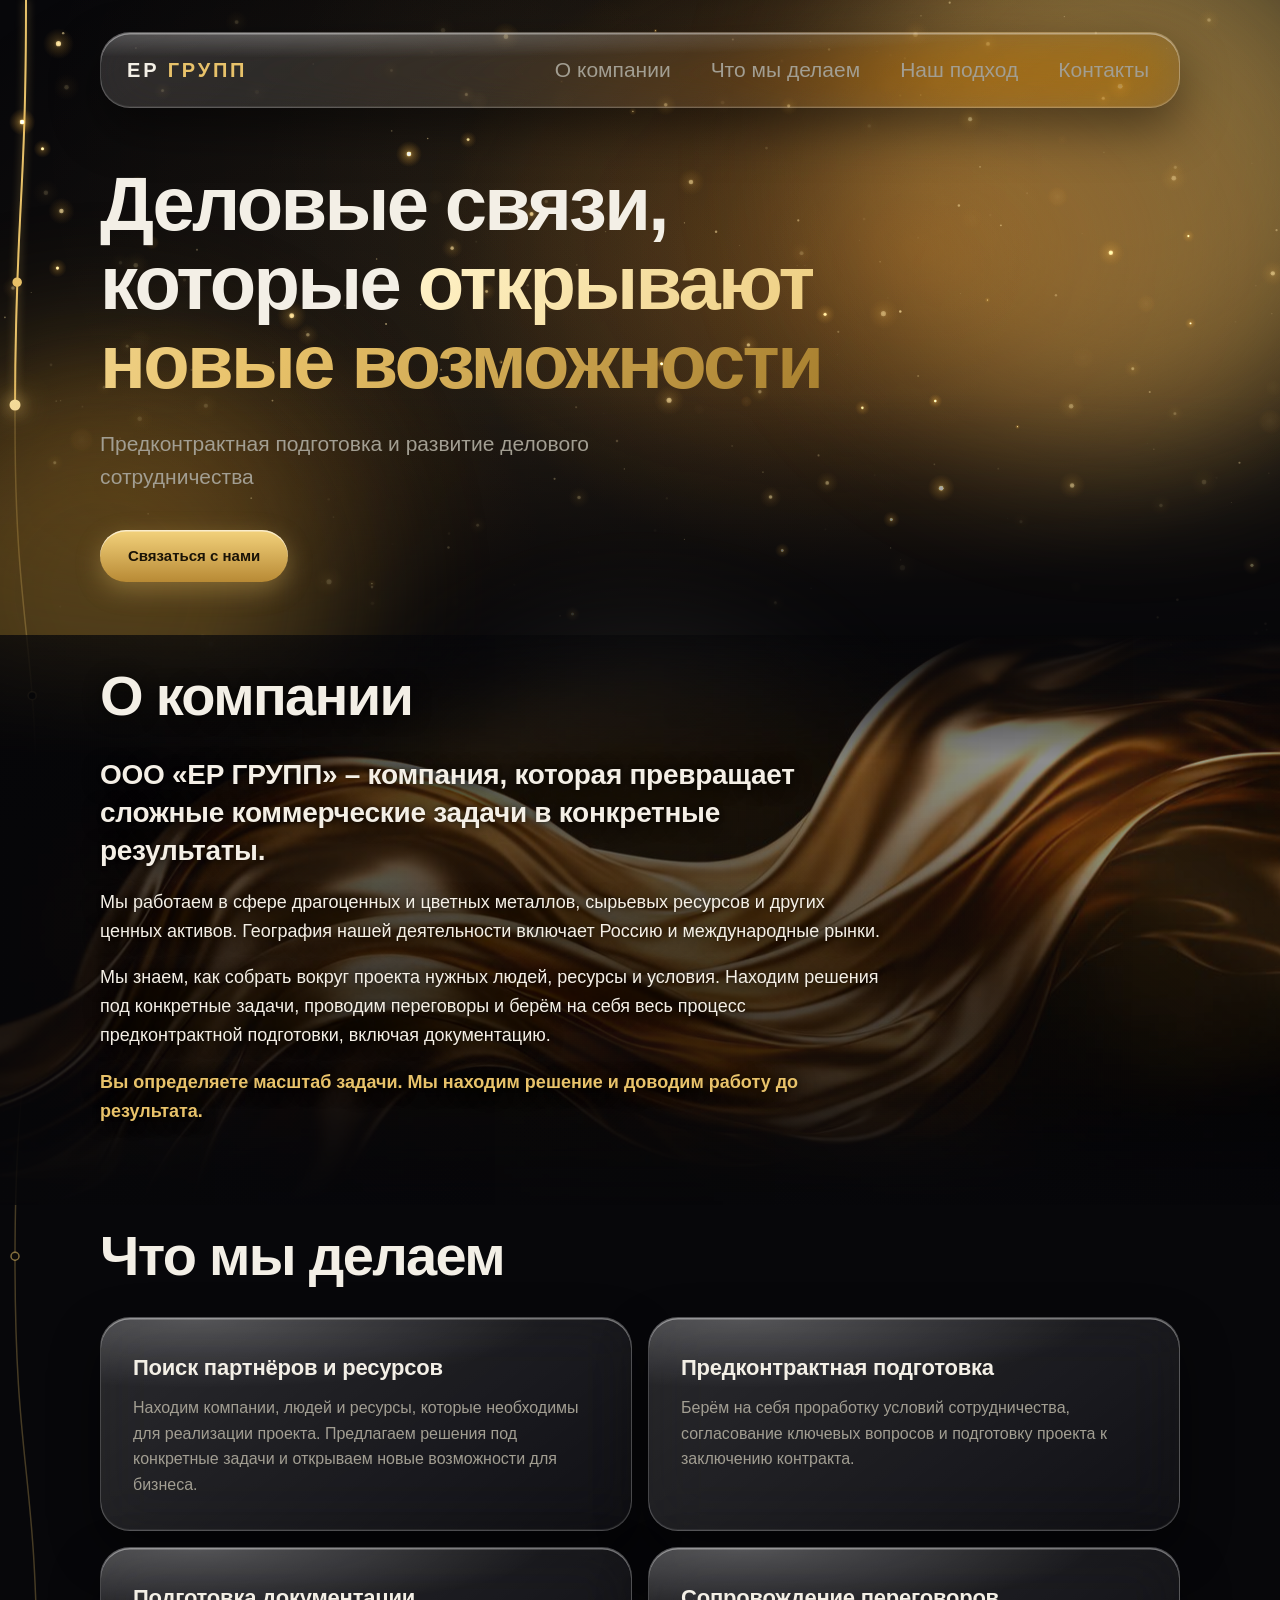
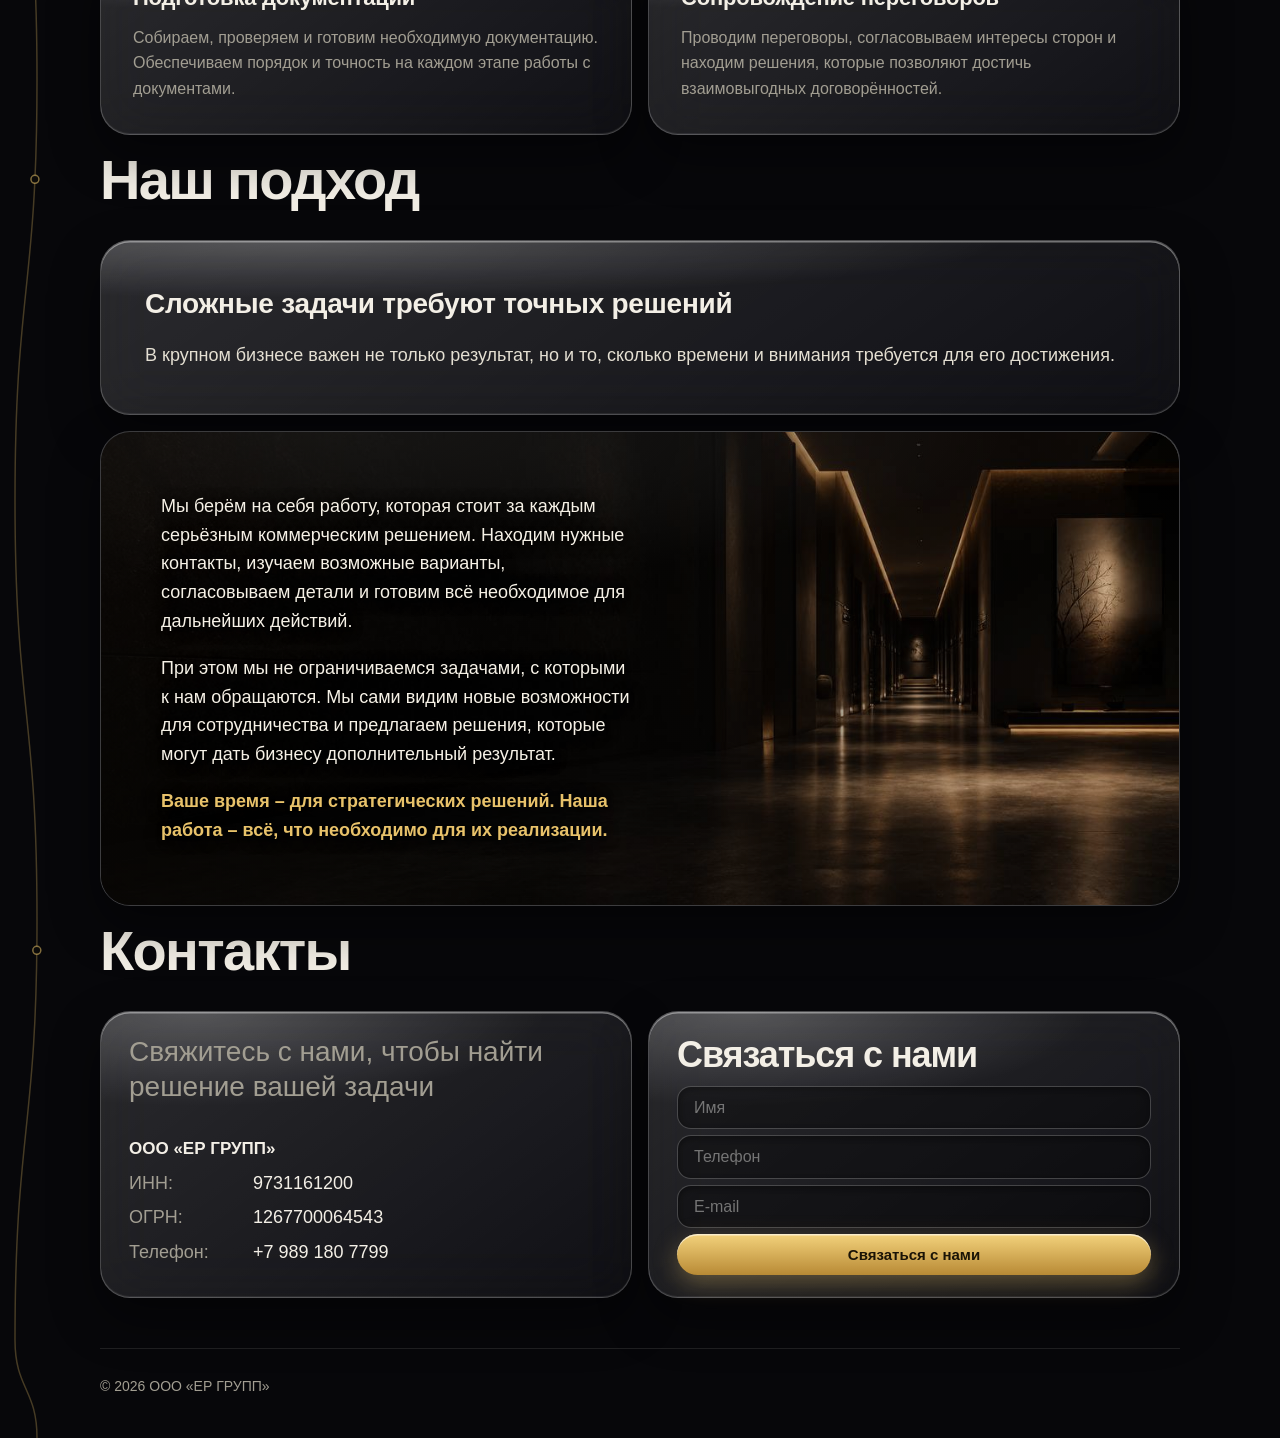
==== commit 9d267853: "Contacts group evenly spaced, phone replaces mail; nav unpinned" ====
--- a/index.html
+++ b/index.html
@@ -63,13 +63,12 @@
 <div class="two">
 <div class="cta glass">
 <p class="lead" style="margin-top:12px">Свяжитесь с нами, чтобы найти решение вашей задачи</p>
-<h3 style="margin-top:34px">ООО «ЕР ГРУПП»</h3>
-<dl class="row">
-<dt>ИНН:</dt><dd>9731161200</dd>
-<dt>ОГРН:</dt><dd>1267700064543</dd>
-<dt>Телефон:</dt><dd><a href="tel:+79891807799">+7 989 180 7799</a></dd>
-<dt>Почта:</dt><dd><a href="mailto:info@erinvestcapital.com">info@erinvestcapital.com</a></dd>
-</dl>
+<div class="grp">
+<h3>ООО «ЕР ГРУПП»</h3>
+<div class="r"><span>ИНН:</span><span>9731161200</span></div>
+<div class="r"><span>ОГРН:</span><span>1267700064543</span></div>
+<div class="r"><span>Телефон:</span><span><a href="tel:+79891807799">+7 989 180 7799</a></span></div>
+</div>
 </div>
 
 <div class="cta glass" id="form">
--- a/style.css
+++ b/style.css
@@ -223,7 +223,14 @@
 .trail-st{fill:#0b0a09;stroke:rgba(232,194,106,.55);stroke-width:1.5;transition:fill .3s,stroke .3s}
 .trail-st.on{fill:#e8c26a;stroke:#e8c26a}
 @media(max-width:760px){.trail{left:2px}}
-/* меню закреплено сверху при прокрутке (класс .glass раньше сбрасывал sticky в relative) */
-nav.glass{position:sticky;top:calc(14px + env(safe-area-inset-top,0px));z-index:50}
 /* «Свяжитесь с нами, чтобы найти решение вашей задачи» — размер бывшего заголовка «Обсудим вашу задачу» */
 .two .cta .lead{font-size:clamp(20px,2.4vw,28px);line-height:1.25;margin-top:0!important}
+/* блок «ООО «ЕР ГРУПП» …»: строки распределены равномерно по высоте карточки */
+.two .cta:not(#form){display:flex;flex-direction:column}
+.two .cta:not(#form) .lead{flex:none}
+.grp{flex:1;display:flex;flex-direction:column;justify-content:space-evenly;margin-top:6px}
+.grp h3{margin:0!important;font-size:18px}
+.grp .r{display:grid;grid-template-columns:110px 1fr;gap:0 14px;font-size:18px;line-height:1.3}
+.grp .r span:first-child{color:var(--mut)}
+.grp a{color:inherit;text-decoration:none}
+.grp{margin-top:-3px}
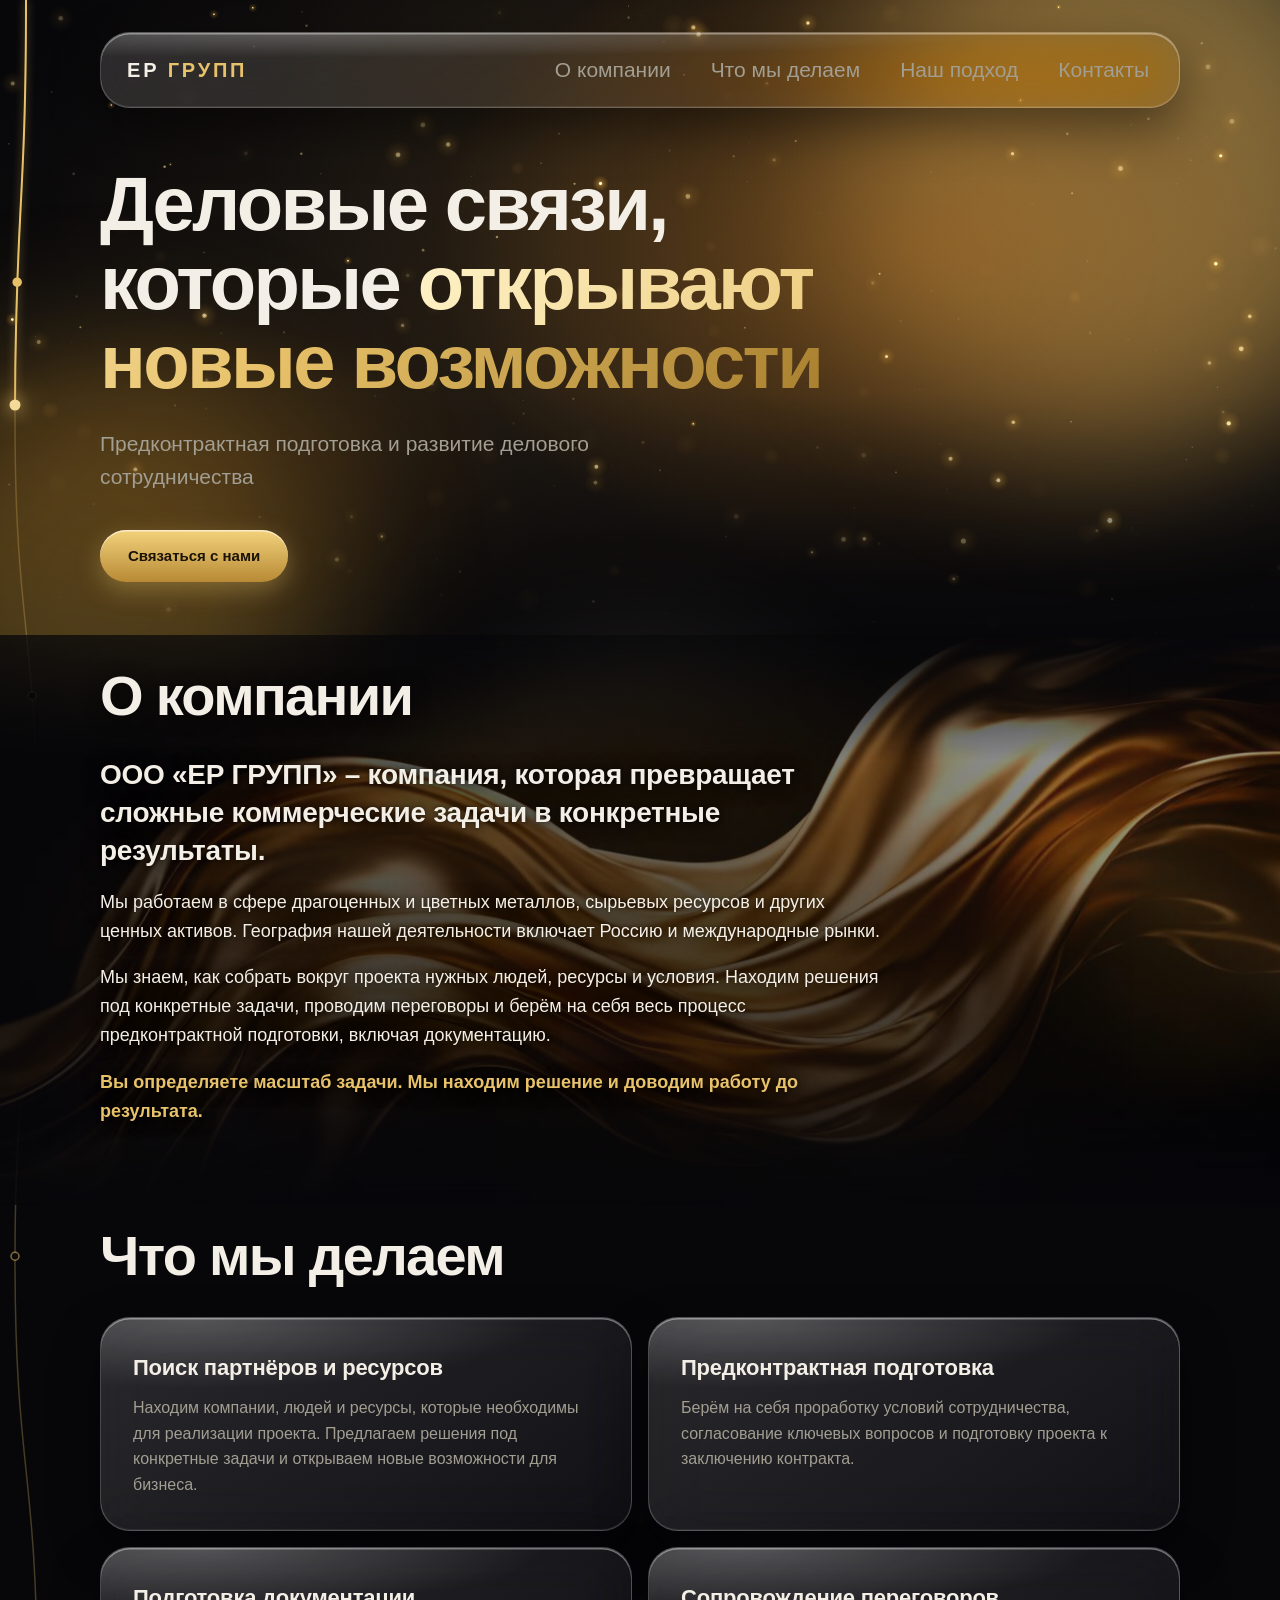
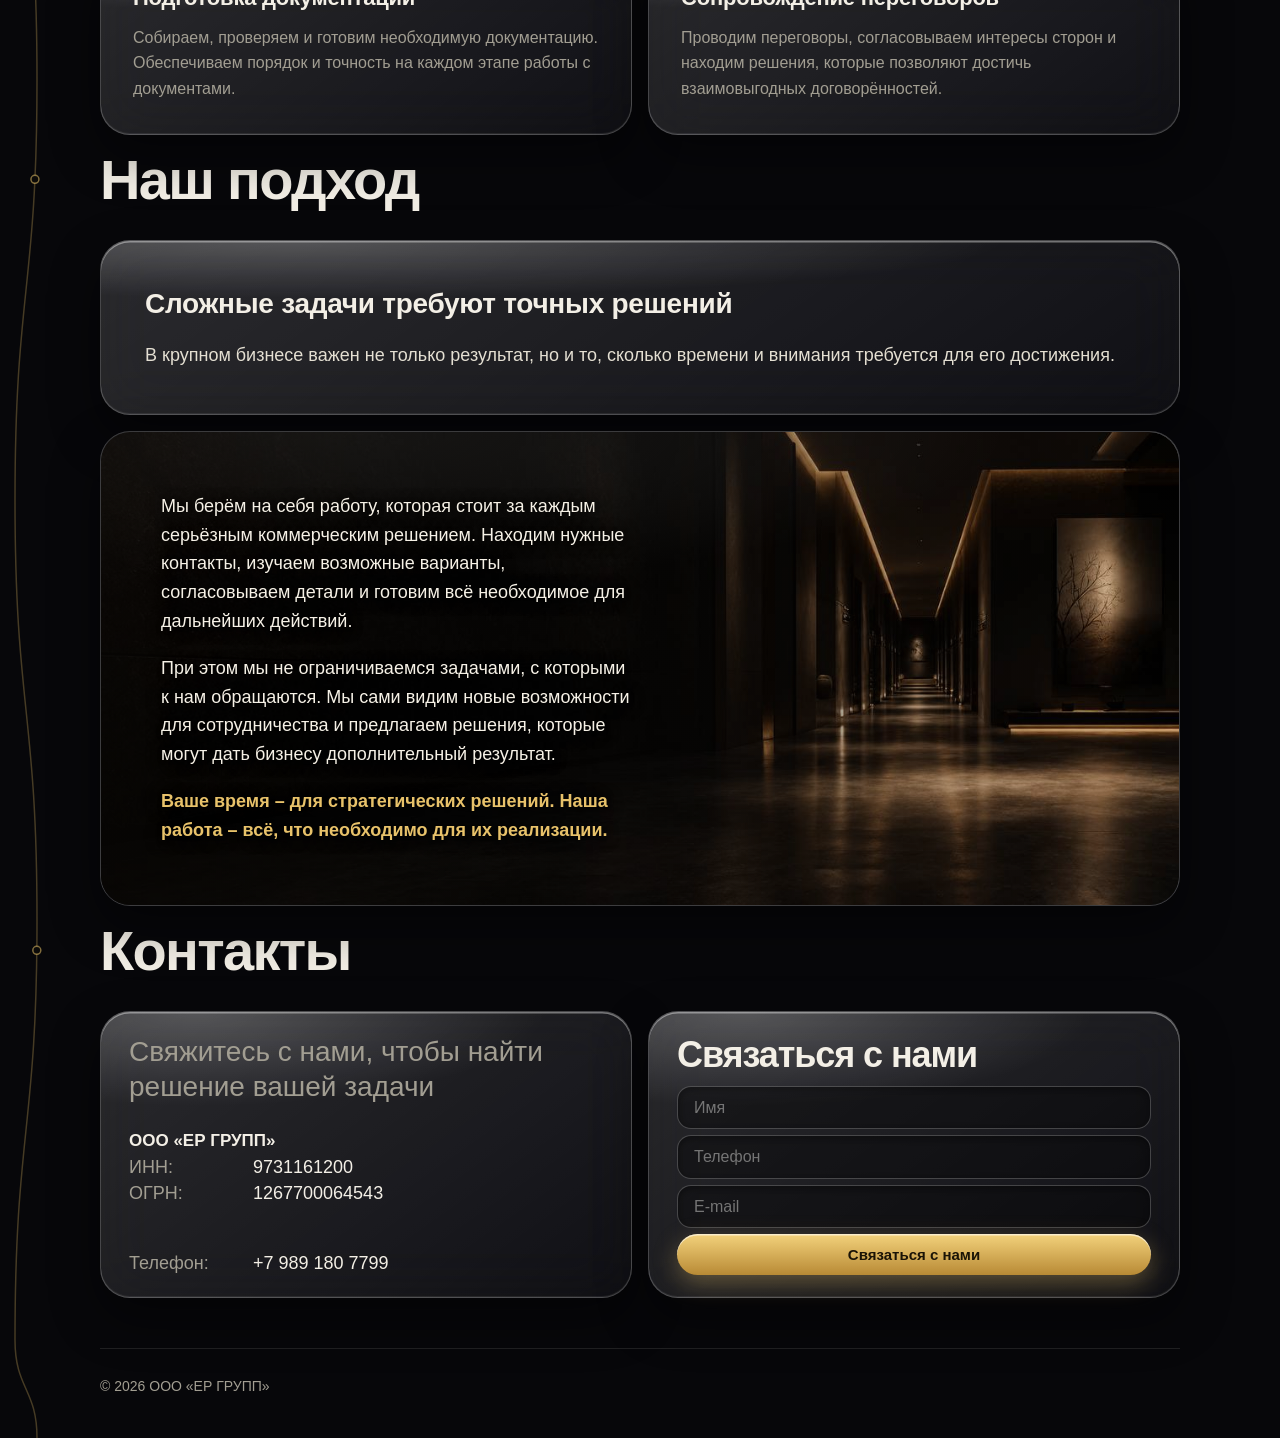
==== commit 99a34e16: "Contacts: requisites grouped and centered" ====
--- a/index.html
+++ b/index.html
@@ -64,9 +64,11 @@
 <div class="cta glass">
 <p class="lead" style="margin-top:12px">Свяжитесь с нами, чтобы найти решение вашей задачи</p>
 <div class="grp">
+<div class="req3">
 <h3>ООО «ЕР ГРУПП»</h3>
 <div class="r"><span>ИНН:</span><span>9731161200</span></div>
 <div class="r"><span>ОГРН:</span><span>1267700064543</span></div>
+</div>
 <div class="r"><span>Телефон:</span><span><a href="tel:+79891807799">+7 989 180 7799</a></span></div>
 </div>
 </div>
--- a/style.css
+++ b/style.css
@@ -234,3 +234,11 @@
 .grp .r span:first-child{color:var(--mut)}
 .grp a{color:inherit;text-decoration:none}
 .grp{margin-top:-3px}
+/* три строки (название, ИНН, ОГРН) сгруппированы плотно и стоят посередине блока */
+.req3{display:flex;flex-direction:column;gap:3px}
+.req3 h3{margin:0!important}
+/* группа из трёх строк строго по центру карточки, телефон прижат к низу */
+.grp{justify-content:flex-end;margin-top:0}
+.two .cta:not(#form) .req3{position:absolute;left:28px;right:28px;top:50%;transform:translateY(-50%)}
+@media(max-width:760px){.two .cta:not(#form) .req3{left:20px;right:20px}}
+.two .cta:not(#form) .grp{position:static}
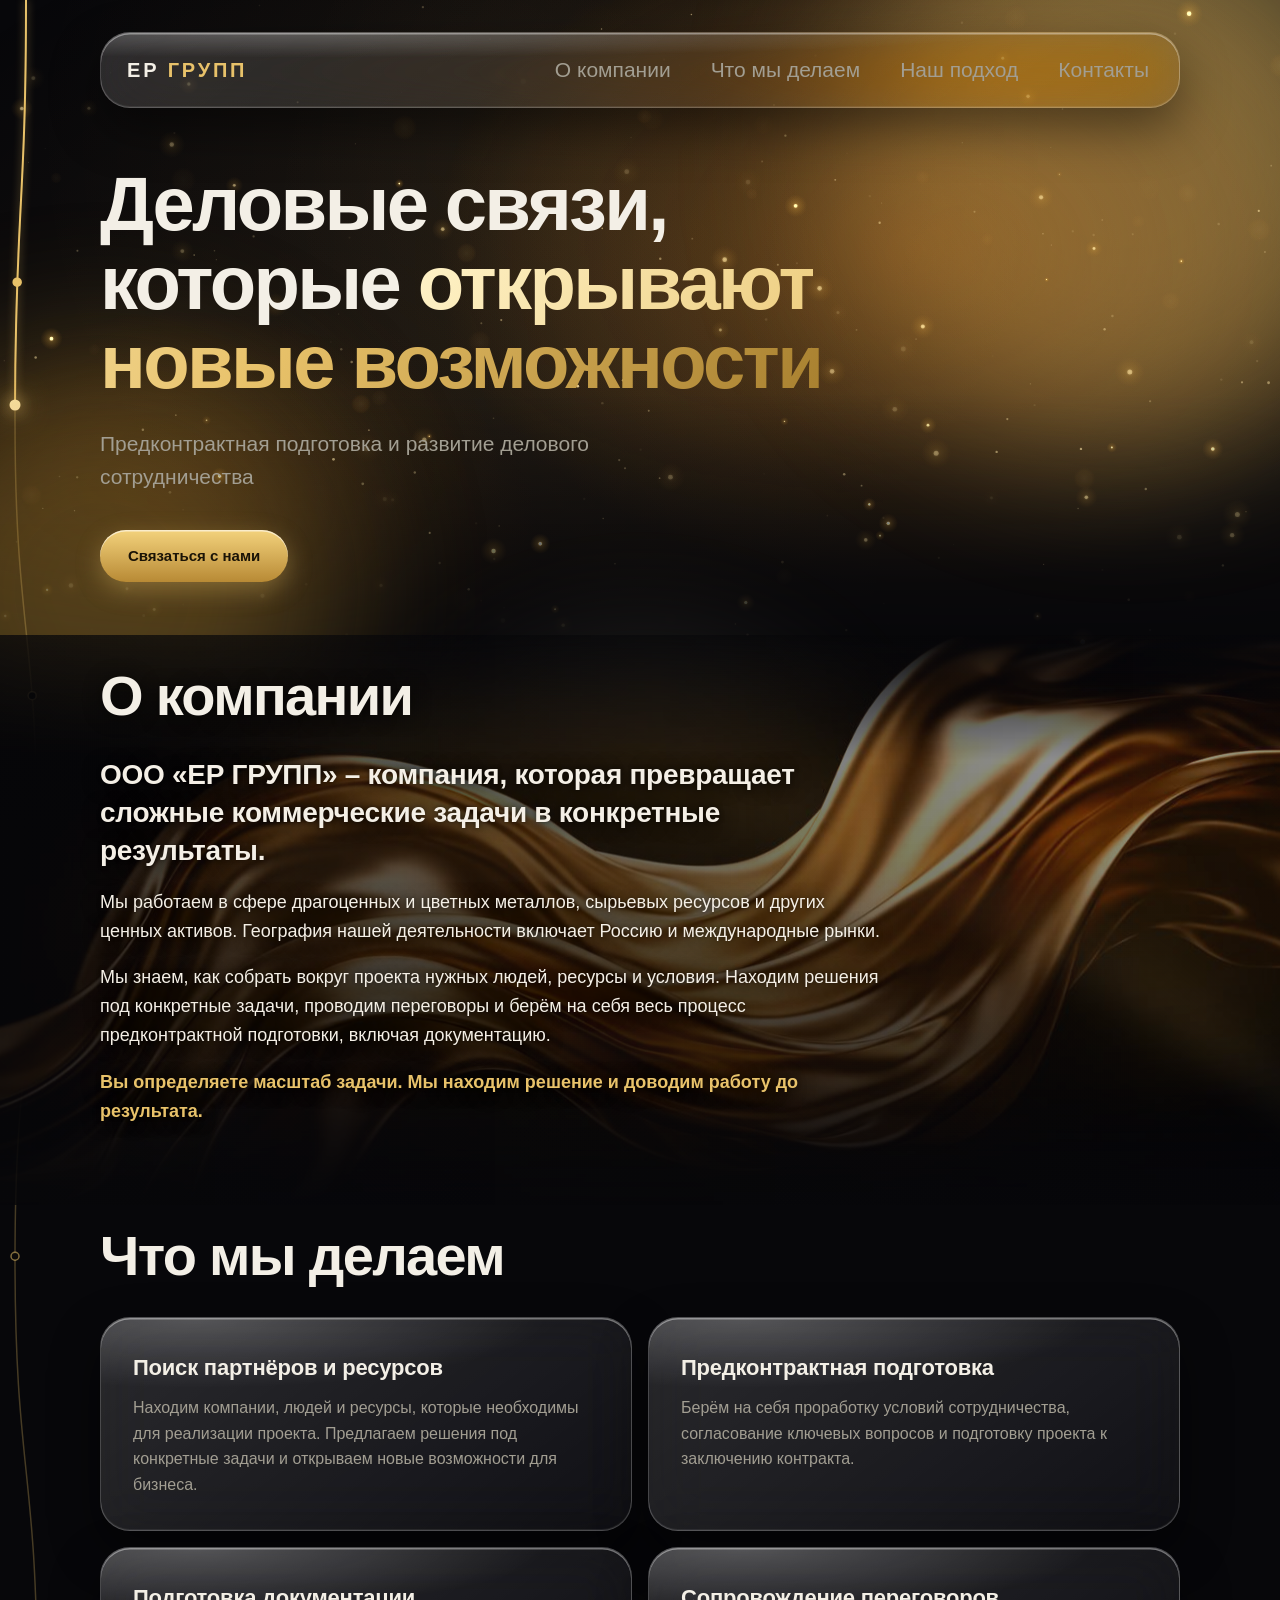
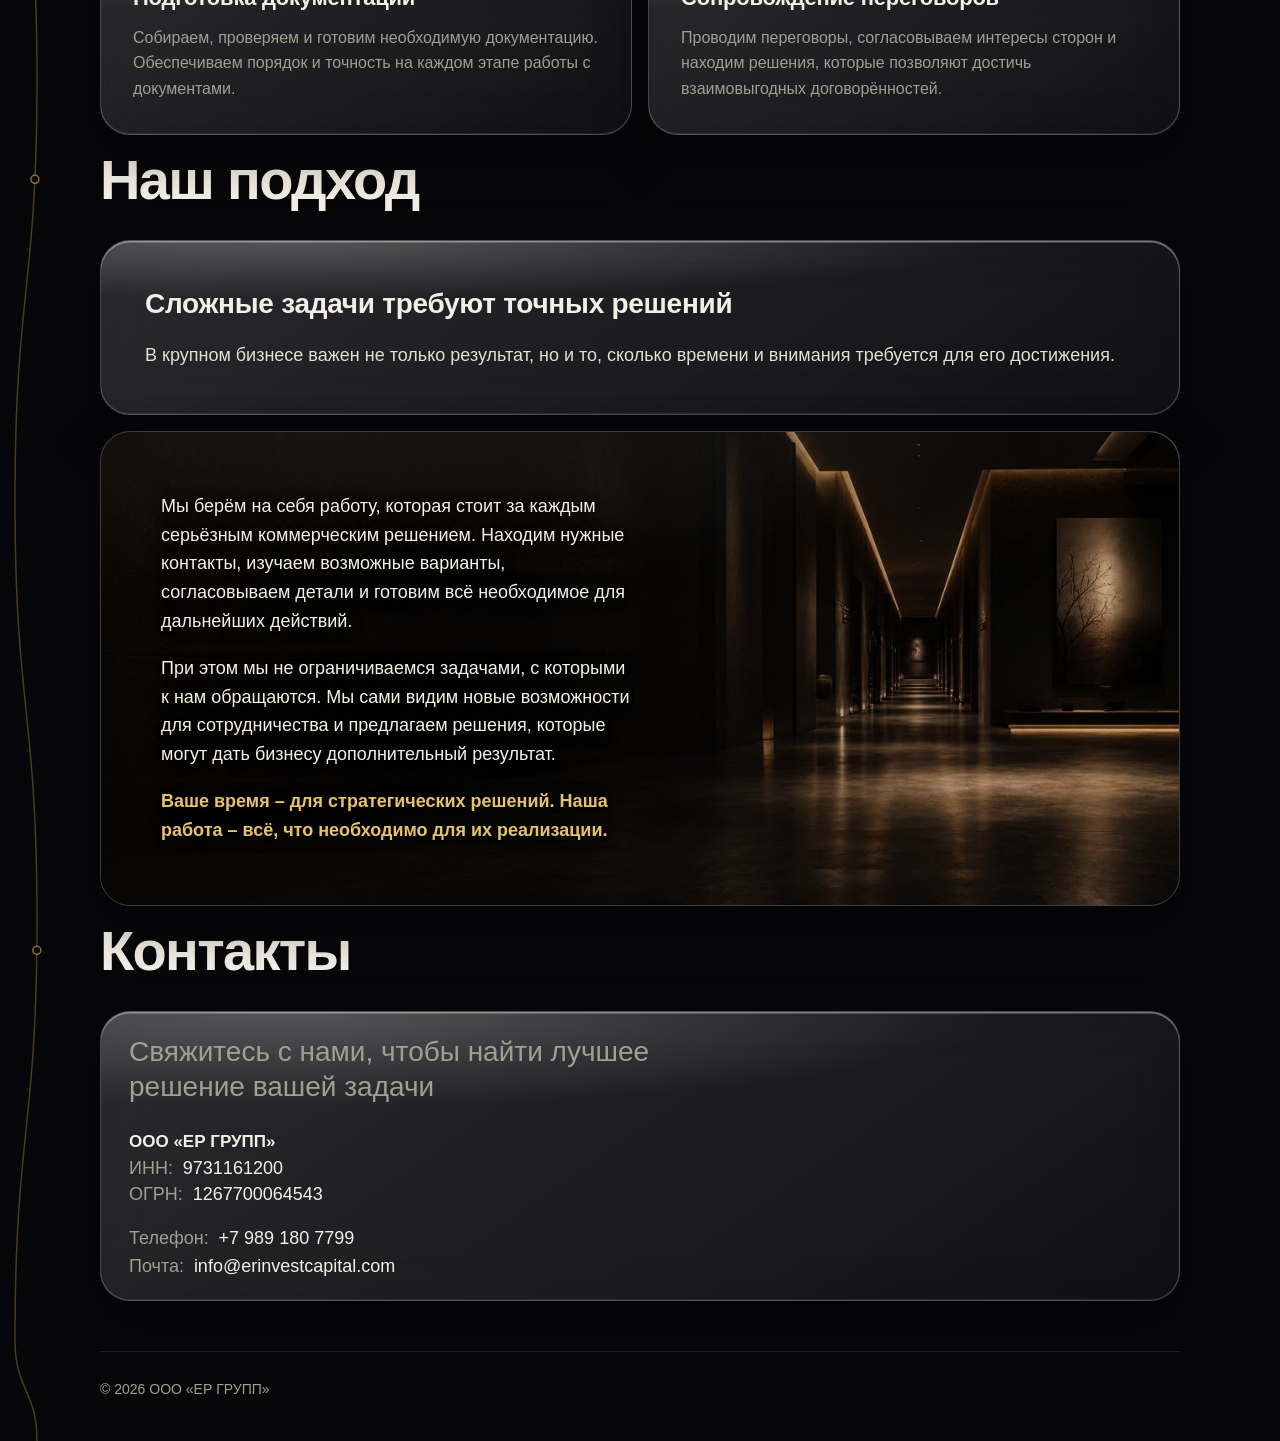
==== commit 73ee1382: "Remove form block, restore email, update lead text" ====
--- a/index.html
+++ b/index.html
@@ -62,7 +62,7 @@
 <h2>Контакты</h2>
 <div class="two">
 <div class="cta glass">
-<p class="lead" style="margin-top:12px">Свяжитесь с нами, чтобы найти решение вашей задачи</p>
+<p class="lead" style="margin-top:12px">Свяжитесь с нами, чтобы найти лучшее решение вашей задачи</p>
 <div class="grp">
 <div class="req3">
 <h3>ООО «ЕР ГРУПП»</h3>
@@ -70,19 +70,10 @@
 <div class="r"><span>ОГРН:</span><span>1267700064543</span></div>
 </div>
 <div class="r"><span>Телефон:</span><span><a href="tel:+79891807799">+7 989 180 7799</a></span></div>
-</div>
-</div>
-
-<div class="cta glass" id="form">
-<h2 style="font-size:clamp(24px,3.2vw,36px)">Связаться с нами</h2>
-<form id="f" novalidate>
-<input id="n" name="name" type="text" autocomplete="name" placeholder="Имя" aria-label="Имя">
-<input id="p" name="phone" type="tel" autocomplete="tel" placeholder="Телефон" aria-label="Телефон">
-<input id="e" name="email" type="email" autocomplete="email" placeholder="E-mail" aria-label="E-mail">
-<button class="btn" type="submit">Связаться с нами</button>
-<div class="msg" id="m" role="status" hidden></div>
-</form>
-</div>
+<div class="r"><span>Почта:</span><span><a href="mailto:info@erinvestcapital.com">info@erinvestcapital.com</a></span></div>
+</div>
+</div>
+
 </div>
 </section>
 
@@ -217,17 +208,6 @@
 window.addEventListener('resize',function(){cancelAnimationFrame(raf);size();draw()});
 window.addEventListener('pointermove',function(e){touched=true;mx=e.clientX/window.innerWidth-.5;my=e.clientY/window.innerHeight-.5},{passive:true});
 })();
-// Адрес, куда уходит заявка. Пока пусто: форма показывает сообщение и ничего не отправляет.
-var FORM_URL='';
-document.getElementById('f').addEventListener('submit',function(ev){
-ev.preventDefault();
-var m=document.getElementById('m'),f=ev.target;
-var d={name:f.name.value.trim(),phone:f.phone.value.trim(),email:f.email.value.trim()};
-if(!FORM_URL){m.hidden=false;m.textContent='Форма ещё не подключена: заявка пока никуда не отправляется.';return}
-fetch(FORM_URL,{method:'POST',headers:{'Content-Type':'application/json'},body:JSON.stringify(d)})
-.then(function(r){if(!r.ok)throw 0;m.hidden=false;m.textContent='Спасибо! Мы свяжемся с вами.';f.reset()})
-.catch(function(){m.hidden=false;m.textContent='Не удалось отправить. Попробуйте ещё раз.'});
-});
 </script>
 </body>
 </html>
--- a/style.css
+++ b/style.css
@@ -242,3 +242,10 @@
 .two .cta:not(#form) .req3{position:absolute;left:28px;right:28px;top:50%;transform:translateY(-50%)}
 @media(max-width:760px){.two .cta:not(#form) .req3{left:20px;right:20px}}
 .two .cta:not(#form) .grp{position:static}
+/* после двоеточия — расстояние в два пробела */
+.grp .r{display:flex;grid-template-columns:none;gap:.55em}
+/* один блок контактов на всю ширину; телефон и почта внизу */
+.two{grid-template-columns:1fr;grid-auto-rows:auto}
+.two .cta:not(#form){min-height:290px}
+.grp{gap:4px}
+.grp .r{overflow-wrap:anywhere}
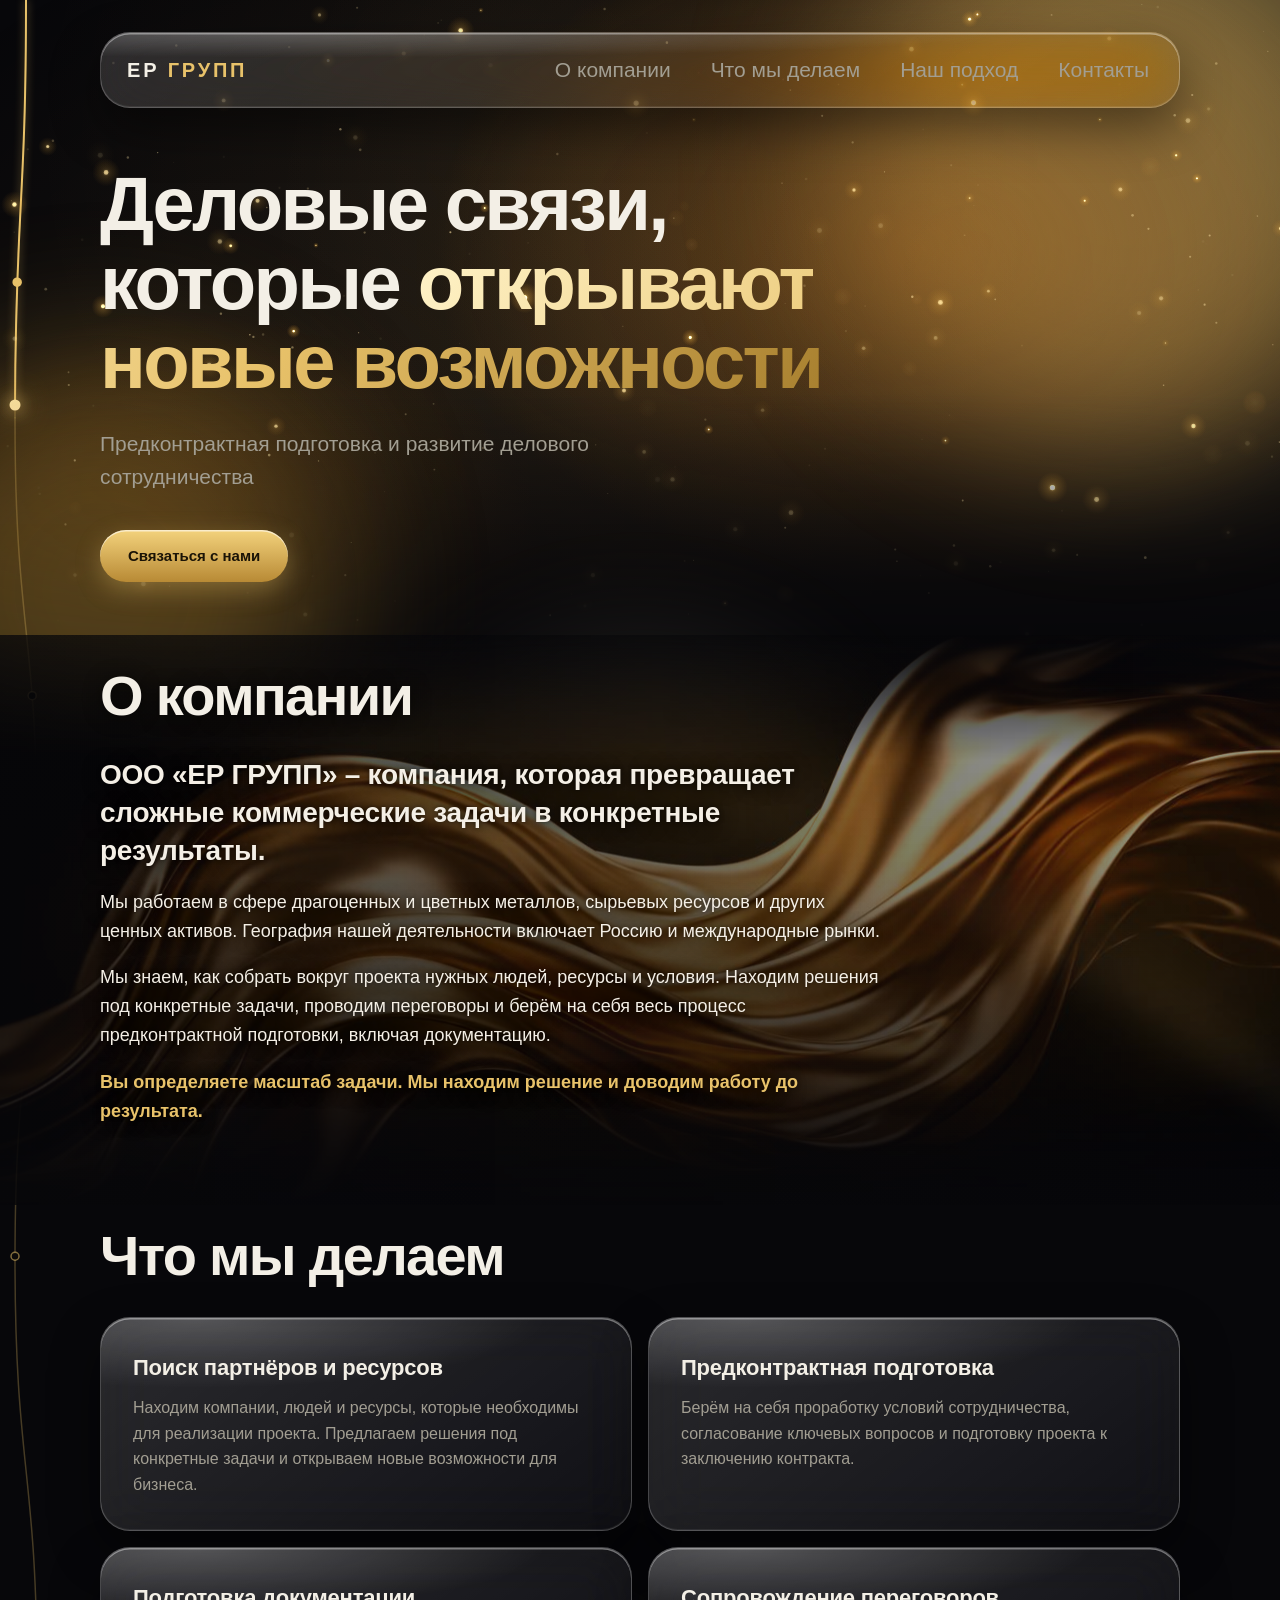
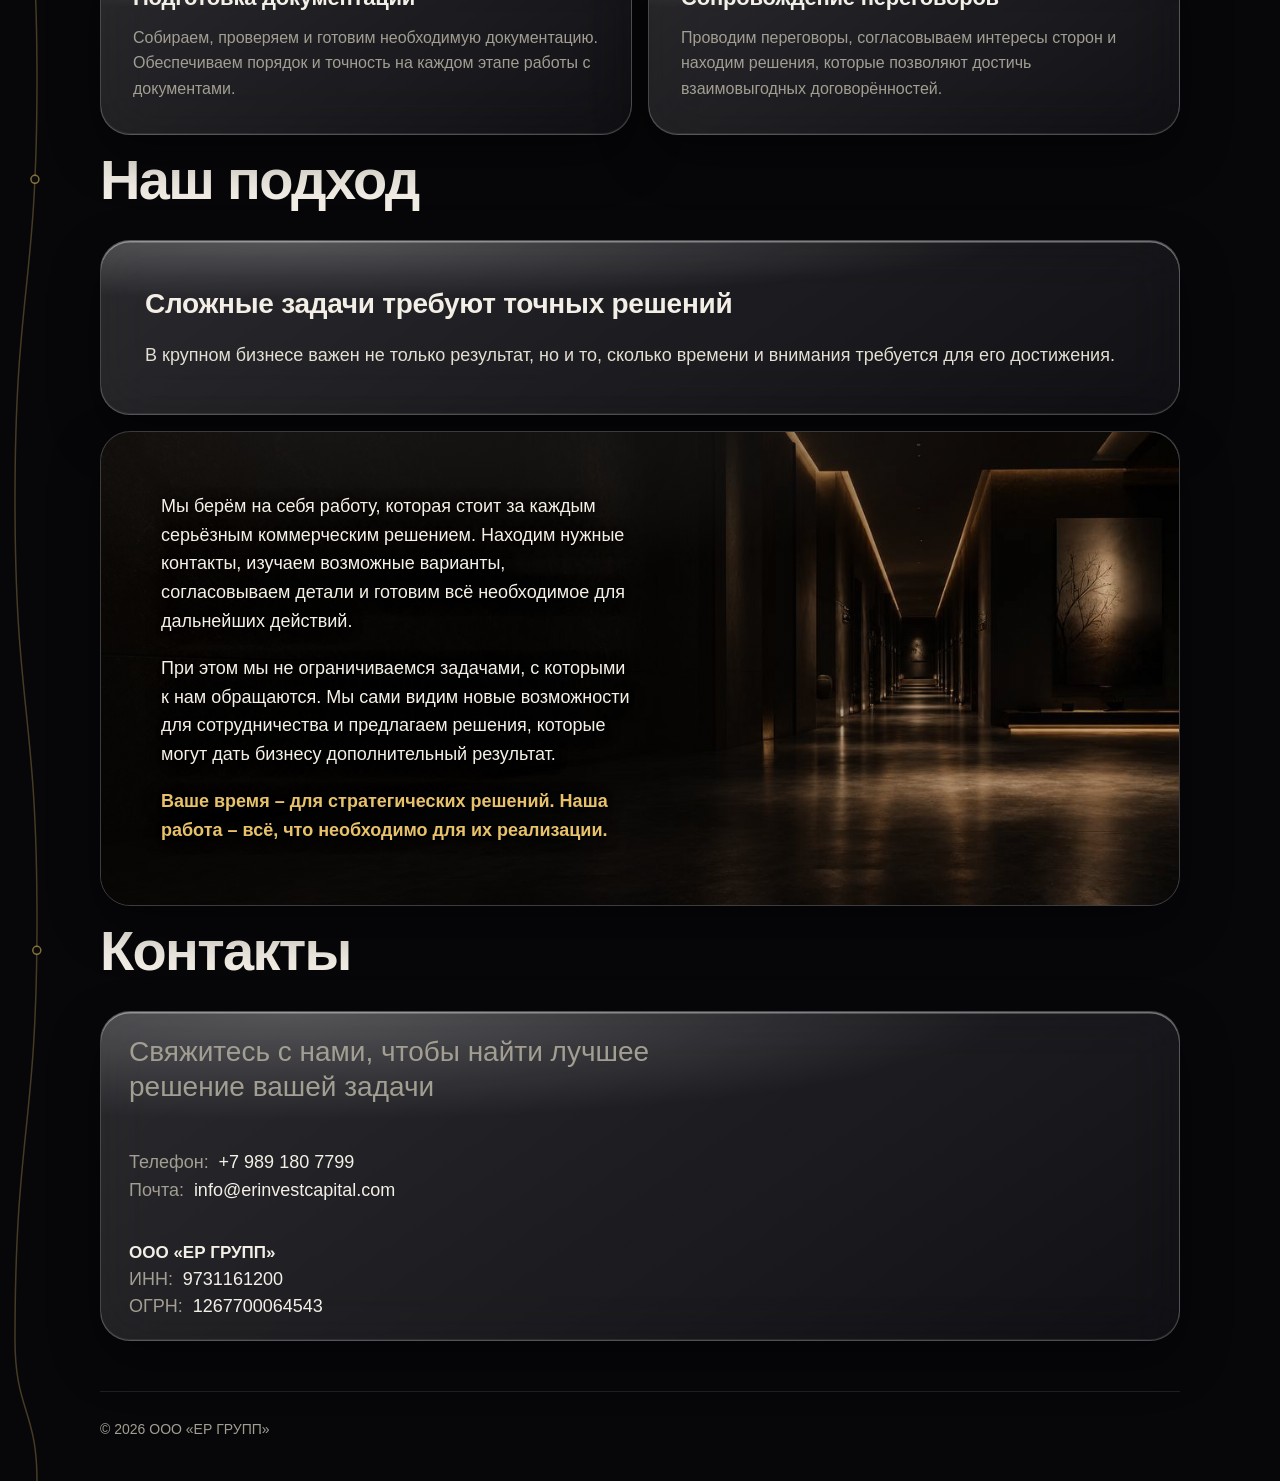
==== commit 2b5c09de: "Contacts order: phone/email centered, requisites below; fix stray div" ====
--- a/index.html
+++ b/index.html
@@ -64,16 +64,17 @@
 <div class="cta glass">
 <p class="lead" style="margin-top:12px">Свяжитесь с нами, чтобы найти лучшее решение вашей задачи</p>
 <div class="grp">
+<div class="contact2">
+<div class="r"><span>Телефон:</span><span><a href="tel:+79891807799">+7 989 180 7799</a></span></div>
+<div class="r"><span>Почта:</span><span><a href="mailto:info@erinvestcapital.com">info@erinvestcapital.com</a></span></div>
+</div>
 <div class="req3">
 <h3>ООО «ЕР ГРУПП»</h3>
 <div class="r"><span>ИНН:</span><span>9731161200</span></div>
 <div class="r"><span>ОГРН:</span><span>1267700064543</span></div>
 </div>
-<div class="r"><span>Телефон:</span><span><a href="tel:+79891807799">+7 989 180 7799</a></span></div>
-<div class="r"><span>Почта:</span><span><a href="mailto:info@erinvestcapital.com">info@erinvestcapital.com</a></span></div>
-</div>
-</div>
-
+</div>
+</div>
 </div>
 </section>
 
--- a/style.css
+++ b/style.css
@@ -249,3 +249,9 @@
 .two .cta:not(#form){min-height:290px}
 .grp{gap:4px}
 .grp .r{overflow-wrap:anywhere}
+/* порядок: фраза, по центру блока телефон и почта, внизу ООО, ИНН, ОГРН */
+.two .cta:not(#form){min-height:330px}
+.two .cta:not(#form) .req3{position:static;transform:none;left:auto;right:auto;top:auto}
+.contact2{position:absolute;left:28px;right:28px;top:50%;transform:translateY(-50%);display:flex;flex-direction:column;gap:4px}
+@media(max-width:760px){.two .cta:not(#form) .req3{left:auto;right:auto}.contact2{left:20px;right:20px}}
+.grp{gap:0}
